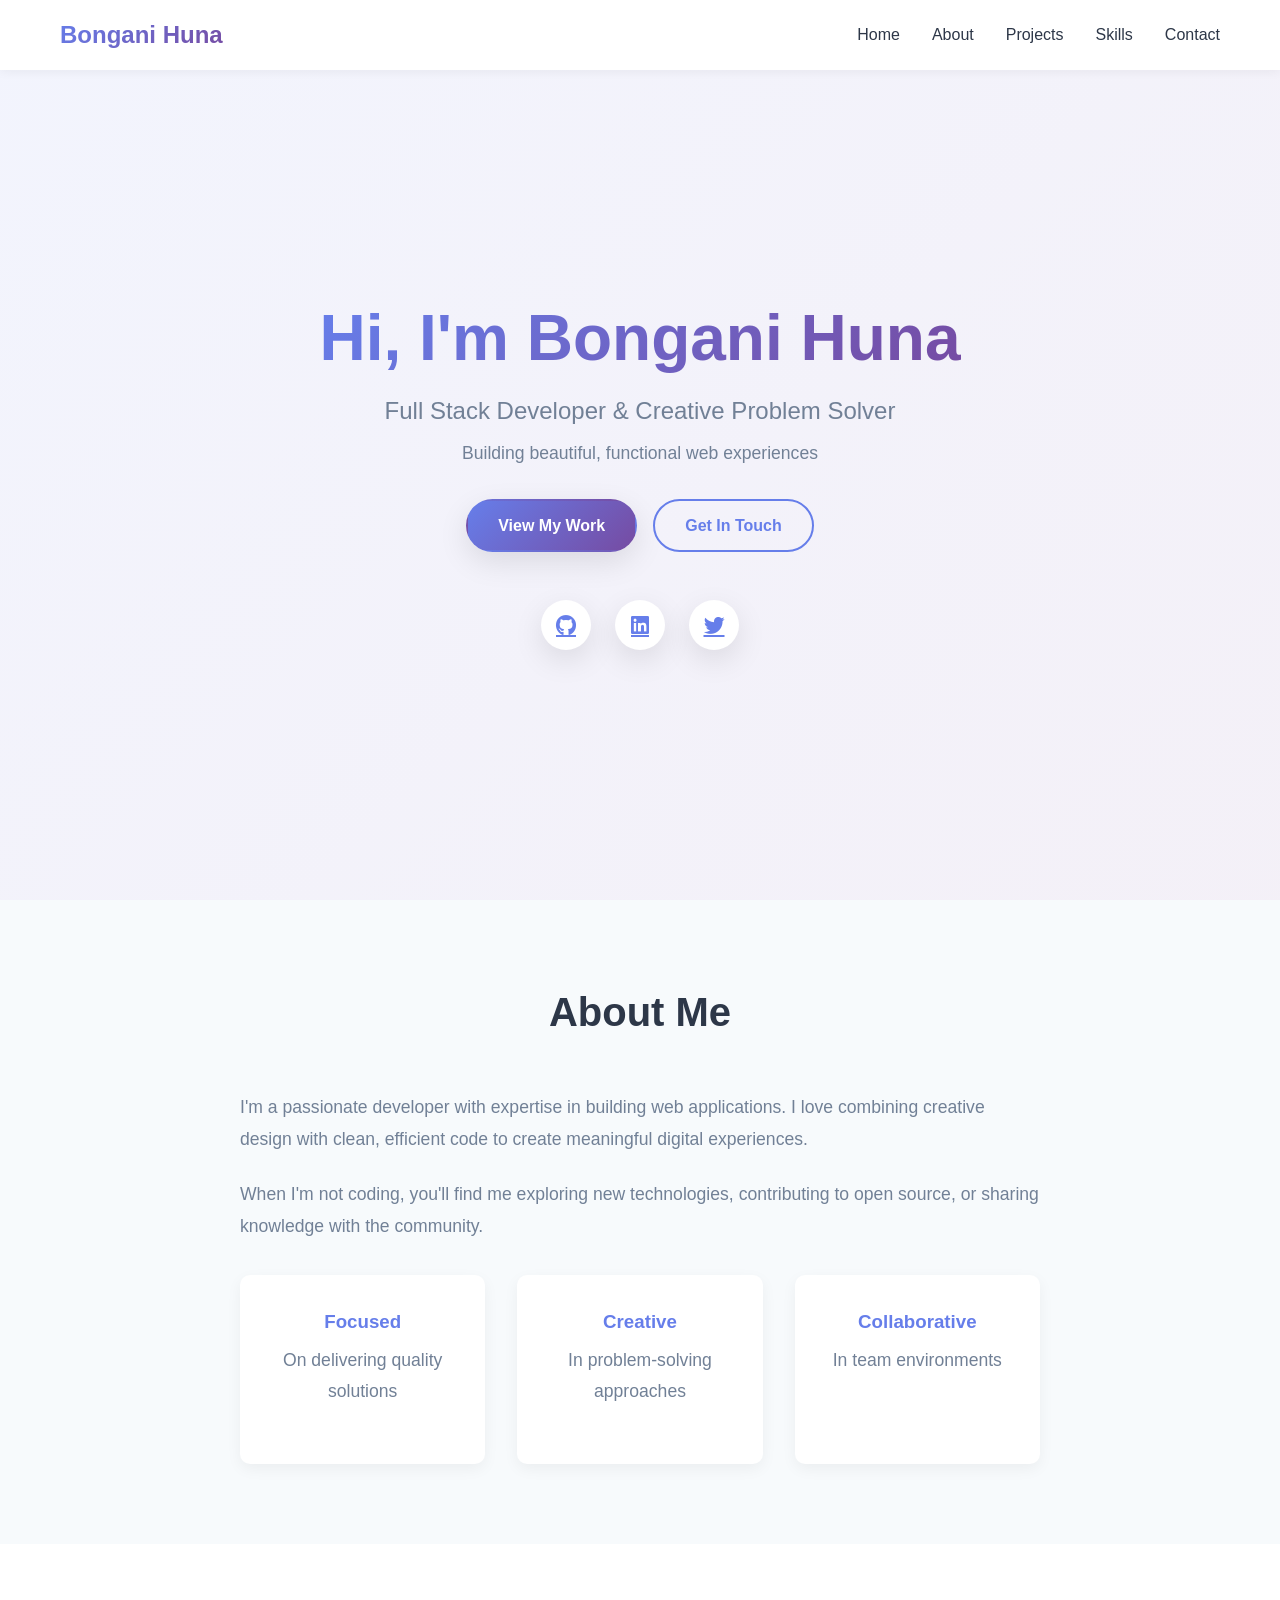
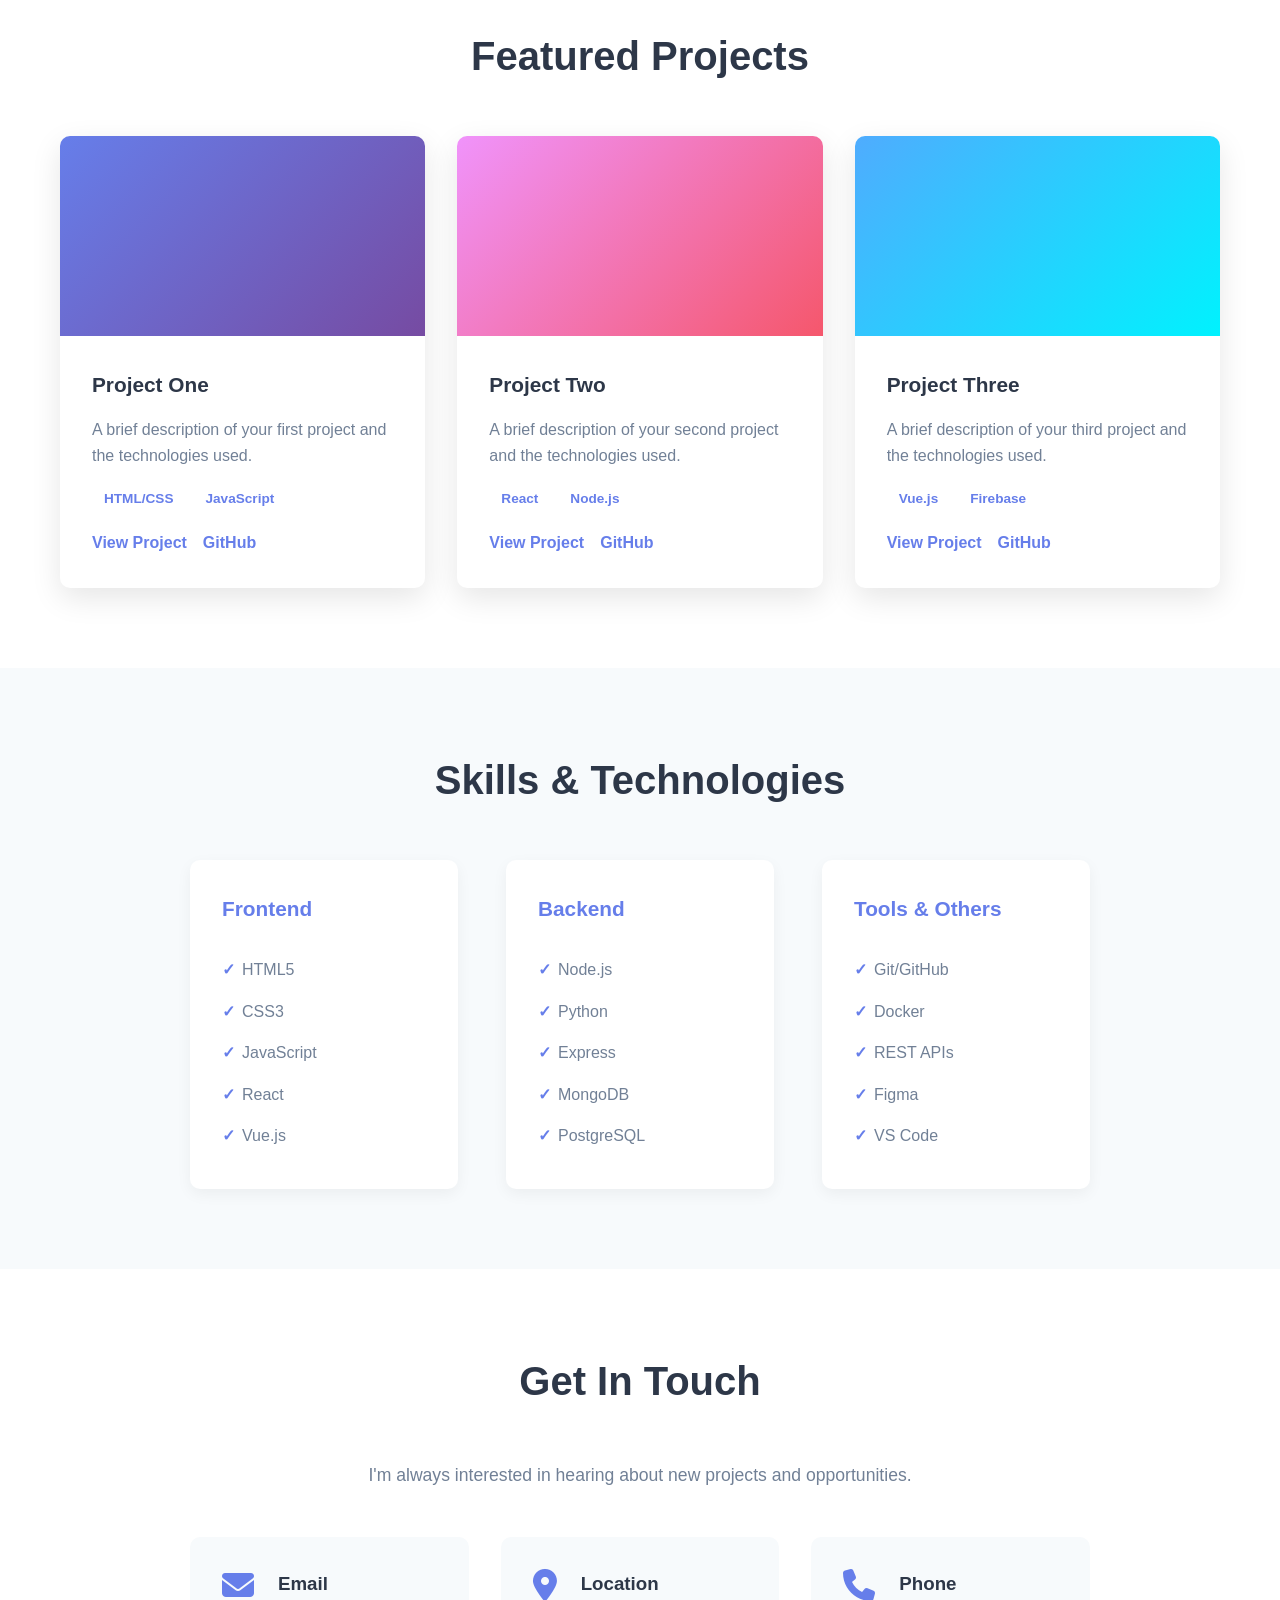
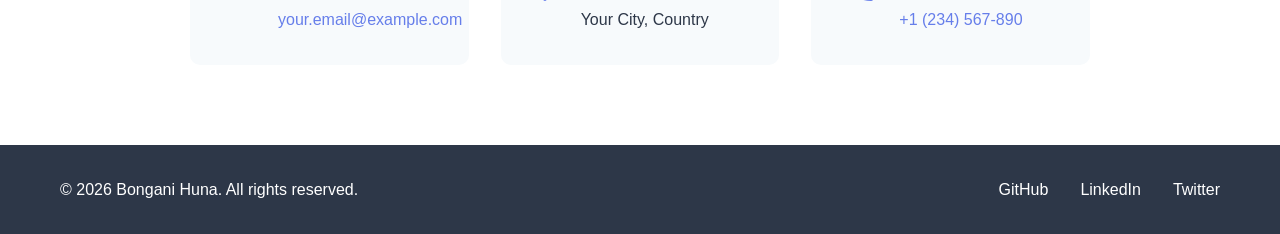
==== index.html @ 4cdc71e7 "Initial portfolio website setup with HTML, CSS, and JavaScript" ====
<!DOCTYPE html>
<html lang="en">
<head>
    <meta charset="UTF-8">
    <meta name="viewport" content="width=device-width, initial-scale=1.0">
    <title>Bongani Huna - Portfolio</title>
    <link rel="stylesheet" href="styles.css">
    <link rel="stylesheet" href="https://cdnjs.cloudflare.com/ajax/libs/font-awesome/6.4.0/css/all.min.css">
</head>
<body>
    <!-- Navigation -->
    <nav class="navbar">
        <div class="container">
            <div class="nav-content">
                <div class="logo">Bongani Huna</div>
                <ul class="nav-links">
                    <li><a href="#hero">Home</a></li>
                    <li><a href="#about">About</a></li>
                    <li><a href="#projects">Projects</a></li>
                    <li><a href="#skills">Skills</a></li>
                    <li><a href="#contact">Contact</a></li>
                </ul>
                <div class="hamburger">
                    <span></span>
                    <span></span>
                    <span></span>
                </div>
            </div>
        </div>
    </nav>

    <!-- Hero Section -->
    <section id="hero" class="hero">
        <div class="container">
            <div class="hero-content">
                <h1 class="hero-title">Hi, I'm Bongani Huna</h1>
                <p class="hero-subtitle">Full Stack Developer & Creative Problem Solver</p>
                <p class="hero-description">Building beautiful, functional web experiences</p>
                <div class="hero-cta">
                    <a href="#projects" class="btn btn-primary">View My Work</a>
                    <a href="#contact" class="btn btn-secondary">Get In Touch</a>
                </div>
                <div class="hero-social">
                    <a href="https://github.com" target="_blank" rel="noopener noreferrer">
                        <i class="fab fa-github"></i>
                    </a>
                    <a href="https://linkedin.com" target="_blank" rel="noopener noreferrer">
                        <i class="fab fa-linkedin"></i>
                    </a>
                    <a href="https://twitter.com" target="_blank" rel="noopener noreferrer">
                        <i class="fab fa-twitter"></i>
                    </a>
                </div>
            </div>
        </div>
    </section>

    <!-- About Section -->
    <section id="about" class="about">
        <div class="container">
            <h2 class="section-title">About Me</h2>
            <div class="about-content">
                <div class="about-text">
                    <p>I'm a passionate developer with expertise in building web applications. I love combining creative design with clean, efficient code to create meaningful digital experiences.</p>
                    <p>When I'm not coding, you'll find me exploring new technologies, contributing to open source, or sharing knowledge with the community.</p>
                    <div class="about-highlights">
                        <div class="highlight">
                            <h3>Focused</h3>
                            <p>On delivering quality solutions</p>
                        </div>
                        <div class="highlight">
                            <h3>Creative</h3>
                            <p>In problem-solving approaches</p>
                        </div>
                        <div class="highlight">
                            <h3>Collaborative</h3>
                            <p>In team environments</p>
                        </div>
                    </div>
                </div>
            </div>
        </div>
    </section>

    <!-- Projects Section -->
    <section id="projects" class="projects">
        <div class="container">
            <h2 class="section-title">Featured Projects</h2>
            <div class="projects-grid">
                <article class="project-card">
                    <div class="project-image" style="background: linear-gradient(135deg, #667eea 0%, #764ba2 100%);"></div>
                    <div class="project-info">
                        <h3>Project One</h3>
                        <p>A brief description of your first project and the technologies used.</p>
                        <div class="project-tags">
                            <span class="tag">HTML/CSS</span>
                            <span class="tag">JavaScript</span>
                        </div>
                        <div class="project-links">
                            <a href="#" class="project-link">View Project</a>
                            <a href="#" class="project-link">GitHub</a>
                        </div>
                    </div>
                </article>

                <article class="project-card">
                    <div class="project-image" style="background: linear-gradient(135deg, #f093fb 0%, #f5576c 100%);"></div>
                    <div class="project-info">
                        <h3>Project Two</h3>
                        <p>A brief description of your second project and the technologies used.</p>
                        <div class="project-tags">
                            <span class="tag">React</span>
                            <span class="tag">Node.js</span>
                        </div>
                        <div class="project-links">
                            <a href="#" class="project-link">View Project</a>
                            <a href="#" class="project-link">GitHub</a>
                        </div>
                    </div>
                </article>

                <article class="project-card">
                    <div class="project-image" style="background: linear-gradient(135deg, #4facfe 0%, #00f2fe 100%);"></div>
                    <div class="project-info">
                        <h3>Project Three</h3>
                        <p>A brief description of your third project and the technologies used.</p>
                        <div class="project-tags">
                            <span class="tag">Vue.js</span>
                            <span class="tag">Firebase</span>
                        </div>
                        <div class="project-links">
                            <a href="#" class="project-link">View Project</a>
                            <a href="#" class="project-link">GitHub</a>
                        </div>
                    </div>
                </article>
            </div>
        </div>
    </section>

    <!-- Skills Section -->
    <section id="skills" class="skills">
        <div class="container">
            <h2 class="section-title">Skills & Technologies</h2>
            <div class="skills-grid">
                <div class="skill-category">
                    <h3>Frontend</h3>
                    <ul>
                        <li>HTML5</li>
                        <li>CSS3</li>
                        <li>JavaScript</li>
                        <li>React</li>
                        <li>Vue.js</li>
                    </ul>
                </div>
                <div class="skill-category">
                    <h3>Backend</h3>
                    <ul>
                        <li>Node.js</li>
                        <li>Python</li>
                        <li>Express</li>
                        <li>MongoDB</li>
                        <li>PostgreSQL</li>
                    </ul>
                </div>
                <div class="skill-category">
                    <h3>Tools & Others</h3>
                    <ul>
                        <li>Git/GitHub</li>
                        <li>Docker</li>
                        <li>REST APIs</li>
                        <li>Figma</li>
                        <li>VS Code</li>
                    </ul>
                </div>
            </div>
        </div>
    </section>

    <!-- Contact Section -->
    <section id="contact" class="contact">
        <div class="container">
            <h2 class="section-title">Get In Touch</h2>
            <p class="contact-subtitle">I'm always interested in hearing about new projects and opportunities.</p>
            <div class="contact-content">
                <div class="contact-info">
                    <div class="contact-item">
                        <i class="fas fa-envelope"></i>
                        <div>
                            <h3>Email</h3>
                            <a href="mailto:your.email@example.com">your.email@example.com</a>
                        </div>
                    </div>
                    <div class="contact-item">
                        <i class="fas fa-map-marker-alt"></i>
                        <div>
                            <h3>Location</h3>
                            <p>Your City, Country</p>
                        </div>
                    </div>
                    <div class="contact-item">
                        <i class="fas fa-phone"></i>
                        <div>
                            <h3>Phone</h3>
                            <a href="tel:+1234567890">+1 (234) 567-890</a>
                        </div>
                    </div>
                </div>
            </div>
        </div>
    </section>

    <!-- Footer -->
    <footer class="footer">
        <div class="container">
            <p>&copy; 2026 Bongani Huna. All rights reserved.</p>
            <div class="footer-links">
                <a href="https://github.com" target="_blank" rel="noopener noreferrer">GitHub</a>
                <a href="https://linkedin.com" target="_blank" rel="noopener noreferrer">LinkedIn</a>
                <a href="https://twitter.com" target="_blank" rel="noopener noreferrer">Twitter</a>
            </div>
        </div>
    </footer>

    <script src="script.js"></script>
</body>
</html>
---- styles.css ----
:root {
    --primary-color: #667eea;
    --secondary-color: #764ba2;
    --text-dark: #2d3748;
    --text-light: #718096;
    --bg-light: #f7fafc;
    --bg-white: #ffffff;
    --border-color: #e2e8f0;
    --shadow: 0 10px 30px rgba(0, 0, 0, 0.1);
    --transition: all 0.3s ease;
}

* {
    margin: 0;
    padding: 0;
    box-sizing: border-box;
}

html {
    scroll-behavior: smooth;
}

body {
    font-family: -apple-system, BlinkMacSystemFont, 'Segoe UI', Roboto, Oxygen, Ubuntu, Cantarell, sans-serif;
    color: var(--text-dark);
    line-height: 1.6;
    background-color: var(--bg-white);
}

.container {
    max-width: 1200px;
    margin: 0 auto;
    padding: 0 20px;
}

/* Navigation */
.navbar {
    position: fixed;
    top: 0;
    width: 100%;
    background: rgba(255, 255, 255, 0.95);
    backdrop-filter: blur(10px);
    z-index: 1000;
    box-shadow: 0 2px 10px rgba(0, 0, 0, 0.05);
}

.nav-content {
    display: flex;
    justify-content: space-between;
    align-items: center;
    padding: 1rem 0;
}

.logo {
    font-size: 1.5rem;
    font-weight: 700;
    background: linear-gradient(135deg, var(--primary-color), var(--secondary-color));
    -webkit-background-clip: text;
    -webkit-text-fill-color: transparent;
    background-clip: text;
}

.nav-links {
    display: flex;
    list-style: none;
    gap: 2rem;
}

.nav-links a {
    text-decoration: none;
    color: var(--text-dark);
    font-weight: 500;
    transition: var(--transition);
    position: relative;
}

.nav-links a::after {
    content: '';
    position: absolute;
    bottom: -5px;
    left: 0;
    width: 0;
    height: 2px;
    background: linear-gradient(135deg, var(--primary-color), var(--secondary-color));
    transition: var(--transition);
}

.nav-links a:hover::after {
    width: 100%;
}

.hamburger {
    display: none;
    flex-direction: column;
    cursor: pointer;
}

.hamburger span {
    width: 25px;
    height: 3px;
    background: var(--text-dark);
    margin: 5px 0;
    transition: var(--transition);
}

/* Hero Section */
.hero {
    padding: 150px 0 100px;
    background: linear-gradient(135deg, #667eea15 0%, #764ba215 100%);
    min-height: 100vh;
    display: flex;
    align-items: center;
}

.hero-content {
    text-align: center;
    animation: fadeInUp 1s ease;
}

@keyframes fadeInUp {
    from {
        opacity: 0;
        transform: translateY(30px);
    }
    to {
        opacity: 1;
        transform: translateY(0);
    }
}

.hero-title {
    font-size: 4rem;
    font-weight: 800;
    margin-bottom: 1rem;
    background: linear-gradient(135deg, var(--primary-color), var(--secondary-color));
    -webkit-background-clip: text;
    -webkit-text-fill-color: transparent;
    background-clip: text;
    line-height: 1.2;
}

.hero-subtitle {
    font-size: 1.5rem;
    color: var(--text-light);
    margin-bottom: 0.5rem;
}

.hero-description {
    font-size: 1.1rem;
    color: var(--text-light);
    margin-bottom: 2rem;
}

.hero-cta {
    display: flex;
    gap: 1rem;
    justify-content: center;
    margin: 2rem 0 3rem;
}

.btn {
    padding: 12px 30px;
    border-radius: 50px;
    text-decoration: none;
    font-weight: 600;
    transition: var(--transition);
    border: 2px solid transparent;
    cursor: pointer;
    font-size: 1rem;
}

.btn-primary {
    background: linear-gradient(135deg, var(--primary-color), var(--secondary-color));
    color: white;
    box-shadow: var(--shadow);
}

.btn-primary:hover {
    transform: translateY(-3px);
    box-shadow: 0 15px 40px rgba(102, 126, 234, 0.4);
}

.btn-secondary {
    background: transparent;
    color: var(--primary-color);
    border-color: var(--primary-color);
}

.btn-secondary:hover {
    background: var(--primary-color);
    color: white;
}

.hero-social {
    display: flex;
    gap: 1.5rem;
    justify-content: center;
    margin-top: 2rem;
}

.hero-social a {
    width: 50px;
    height: 50px;
    border-radius: 50%;
    background: white;
    display: flex;
    align-items: center;
    justify-content: center;
    color: var(--primary-color);
    font-size: 1.3rem;
    transition: var(--transition);
    box-shadow: var(--shadow);
}

.hero-social a:hover {
    transform: translateY(-5px);
    background: linear-gradient(135deg, var(--primary-color), var(--secondary-color));
    color: white;
}

/* Section Styles */
.section-title {
    font-size: 2.5rem;
    font-weight: 800;
    text-align: center;
    margin-bottom: 3rem;
    color: var(--text-dark);
}

section {
    padding: 80px 0;
}

/* About Section */
.about {
    background-color: var(--bg-light);
}

.about-content {
    max-width: 800px;
    margin: 0 auto;
}

.about-text p {
    font-size: 1.1rem;
    color: var(--text-light);
    margin-bottom: 1.5rem;
    line-height: 1.8;
}

.about-highlights {
    display: grid;
    grid-template-columns: repeat(3, 1fr);
    gap: 2rem;
    margin-top: 2rem;
}

.highlight {
    background: white;
    padding: 2rem;
    border-radius: 10px;
    text-align: center;
    box-shadow: 0 5px 15px rgba(0, 0, 0, 0.05);
}

.highlight h3 {
    color: var(--primary-color);
    margin-bottom: 0.5rem;
}

/* Projects Section */
.projects {
    background-color: var(--bg-white);
}

.projects-grid {
    display: grid;
    grid-template-columns: repeat(auto-fit, minmax(300px, 1fr));
    gap: 2rem;
}

.project-card {
    background: white;
    border-radius: 10px;
    overflow: hidden;
    box-shadow: var(--shadow);
    transition: var(--transition);
}

.project-card:hover {
    transform: translateY(-10px);
    box-shadow: 0 20px 40px rgba(0, 0, 0, 0.15);
}

.project-image {
    width: 100%;
    height: 200px;
    object-fit: cover;
}

.project-info {
    padding: 2rem;
}

.project-info h3 {
    font-size: 1.3rem;
    margin-bottom: 1rem;
    color: var(--text-dark);
}

.project-info p {
    color: var(--text-light);
    margin-bottom: 1rem;
    line-height: 1.6;
}

.project-tags {
    display: flex;
    flex-wrap: wrap;
    gap: 0.5rem;
    margin-bottom: 1rem;
}

.tag {
    background: linear-gradient(135deg, var(--primary-color)15, var(--secondary-color)15);
    color: var(--primary-color);
    padding: 4px 12px;
    border-radius: 20px;
    font-size: 0.85rem;
    font-weight: 600;
}

.project-links {
    display: flex;
    gap: 1rem;
}

.project-link {
    color: var(--primary-color);
    text-decoration: none;
    font-weight: 600;
    transition: var(--transition);
    display: inline-block;
}

.project-link:hover {
    color: var(--secondary-color);
    transform: translateX(5px);
}

/* Skills Section */
.skills {
    background-color: var(--bg-light);
}

.skills-grid {
    display: grid;
    grid-template-columns: repeat(auto-fit, minmax(250px, 1fr));
    gap: 3rem;
    max-width: 900px;
    margin: 0 auto;
}

.skill-category {
    background: white;
    padding: 2rem;
    border-radius: 10px;
    box-shadow: 0 5px 15px rgba(0, 0, 0, 0.05);
}

.skill-category h3 {
    color: var(--primary-color);
    margin-bottom: 1.5rem;
    font-size: 1.3rem;
}

.skill-category ul {
    list-style: none;
}

.skill-category li {
    padding: 0.5rem 0;
    color: var(--text-light);
    position: relative;
    padding-left: 20px;
}

.skill-category li::before {
    content: '✓';
    position: absolute;
    left: 0;
    color: var(--primary-color);
    font-weight: bold;
}

/* Contact Section */
.contact {
    background-color: var(--bg-white);
}

.contact-subtitle {
    text-align: center;
    color: var(--text-light);
    font-size: 1.1rem;
    margin-bottom: 3rem;
}

.contact-content {
    max-width: 900px;
    margin: 0 auto;
}

.contact-info {
    display: grid;
    grid-template-columns: repeat(auto-fit, minmax(250px, 1fr));
    gap: 2rem;
}

.contact-item {
    display: flex;
    gap: 1.5rem;
    background: var(--bg-light);
    padding: 2rem;
    border-radius: 10px;
    transition: var(--transition);
}

.contact-item:hover {
    background: white;
    box-shadow: var(--shadow);
}

.contact-item i {
    font-size: 2rem;
    color: var(--primary-color);
}

.contact-item h3 {
    margin-bottom: 0.5rem;
}

.contact-item a {
    color: var(--primary-color);
    text-decoration: none;
    transition: var(--transition);
}

.contact-item a:hover {
    color: var(--secondary-color);
}

/* Footer */
.footer {
    background: var(--text-dark);
    color: white;
    padding: 2rem 0;
    text-align: center;
}

.footer .container {
    display: flex;
    justify-content: space-between;
    align-items: center;
}

.footer-links {
    display: flex;
    gap: 2rem;
}

.footer-links a {
    color: white;
    text-decoration: none;
    transition: var(--transition);
}

.footer-links a:hover {
    color: var(--primary-color);
}

/* Responsive Design */
@media (max-width: 768px) {
    .hamburger {
        display: flex;
    }

    .nav-links {
        display: none;
    }

    .hero-title {
        font-size: 2.5rem;
    }

    .hero-subtitle {
        font-size: 1.2rem;
    }

    .hero-cta {
        flex-direction: column;
        align-items: center;
    }

    .btn {
        width: 100%;
        max-width: 300px;
    }

    .section-title {
        font-size: 2rem;
    }

    .about-highlights {
        grid-template-columns: 1fr;
    }

    .hero {
        padding: 100px 0 50px;
    }

    .footer .container {
        flex-direction: column;
        gap: 1rem;
    }

    .projects-grid {
        grid-template-columns: 1fr;
    }

    .contact-info {
        grid-template-columns: 1fr;
    }
}

@media (max-width: 480px) {
    .hero-title {
        font-size: 1.8rem;
    }

    .hero-subtitle {
        font-size: 1rem;
    }

    .section-title {
        font-size: 1.5rem;
    }
}
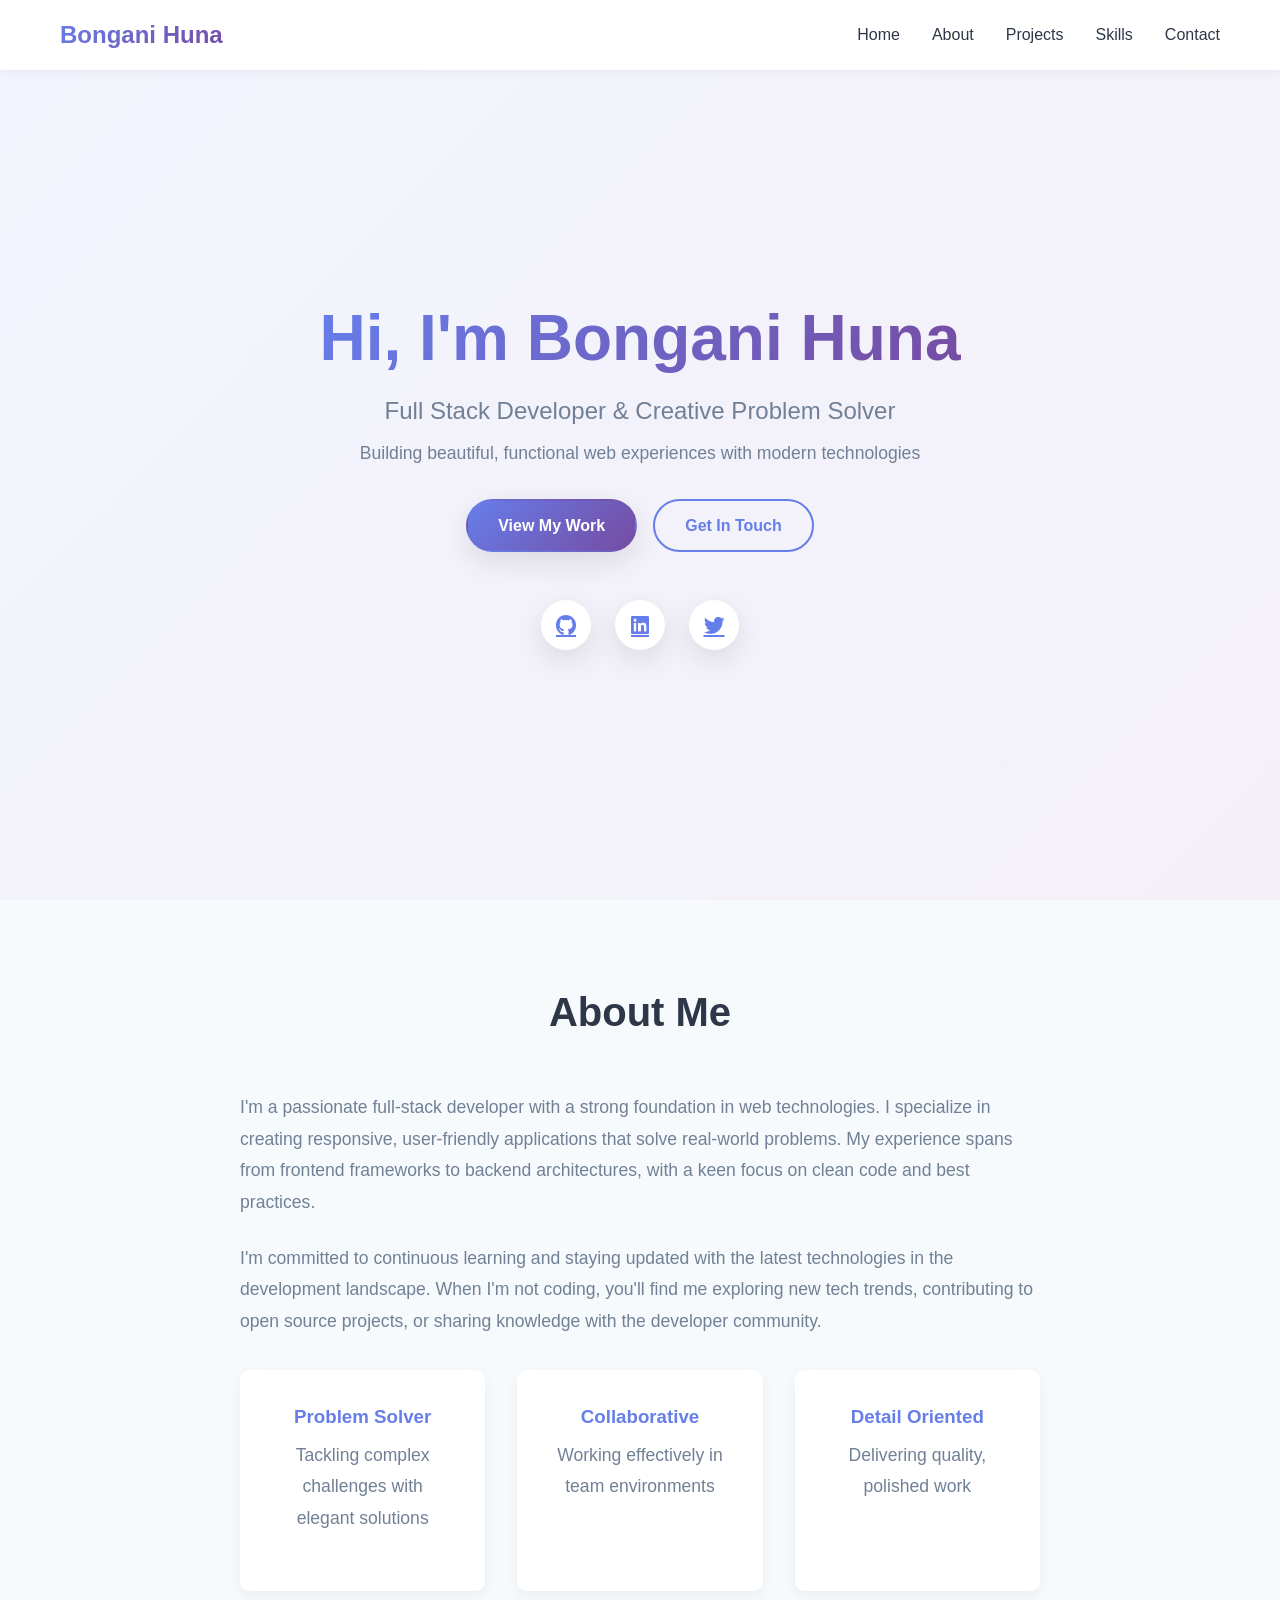
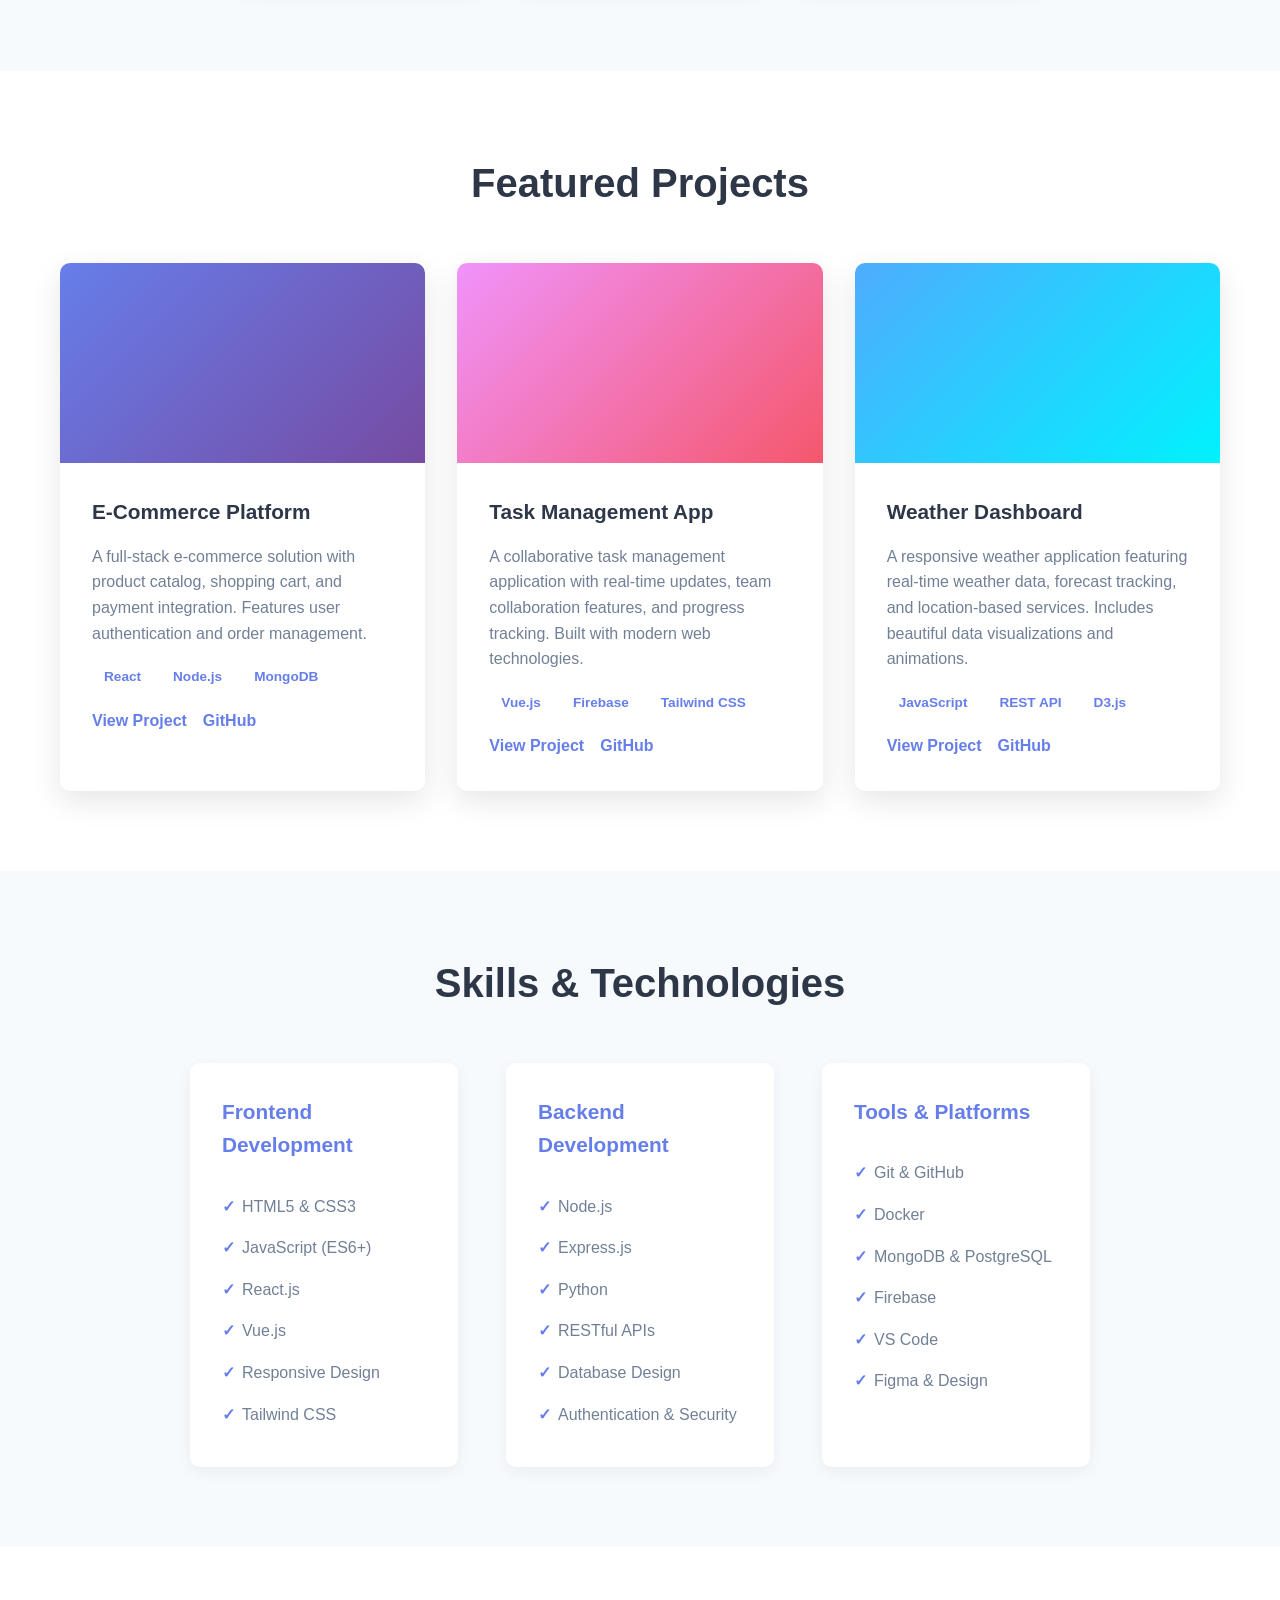
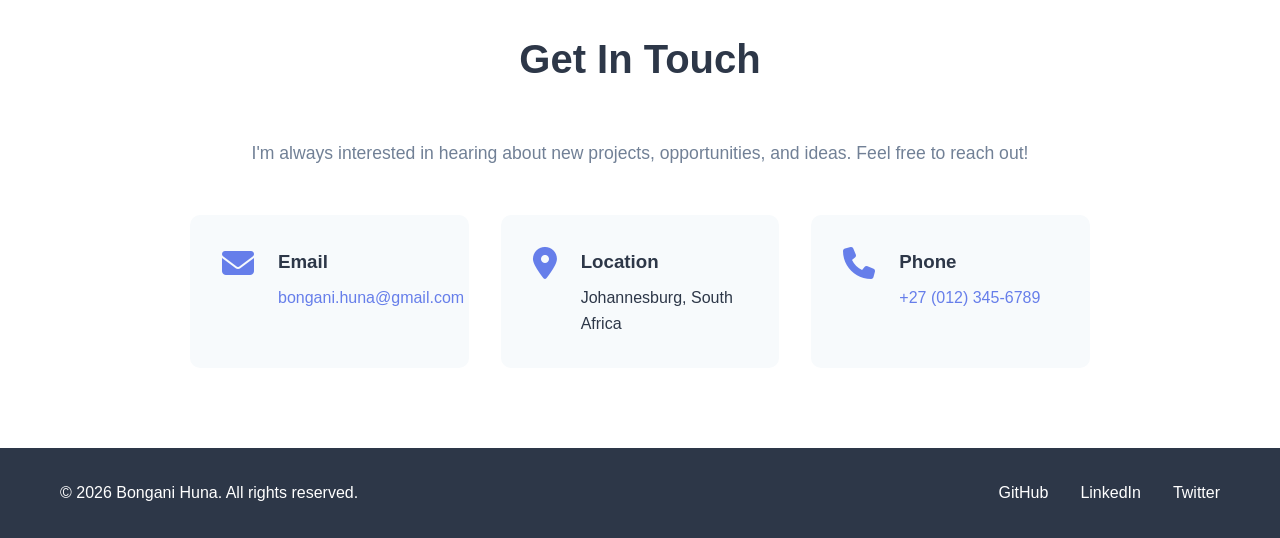
==== commit f4e769d2: "Update portfolio with personalized contact information, social links, projects, and skills" ====
--- a/index.html
+++ b/index.html
@@ -35,19 +35,19 @@
             <div class="hero-content">
                 <h1 class="hero-title">Hi, I'm Bongani Huna</h1>
                 <p class="hero-subtitle">Full Stack Developer & Creative Problem Solver</p>
-                <p class="hero-description">Building beautiful, functional web experiences</p>
+                <p class="hero-description">Building beautiful, functional web experiences with modern technologies</p>
                 <div class="hero-cta">
                     <a href="#projects" class="btn btn-primary">View My Work</a>
                     <a href="#contact" class="btn btn-secondary">Get In Touch</a>
                 </div>
                 <div class="hero-social">
-                    <a href="https://github.com" target="_blank" rel="noopener noreferrer">
+                    <a href="https://github.com/bonganihuna-collab" target="_blank" rel="noopener noreferrer" title="GitHub">
                         <i class="fab fa-github"></i>
                     </a>
-                    <a href="https://linkedin.com" target="_blank" rel="noopener noreferrer">
+                    <a href="https://linkedin.com/in/bongani-huna" target="_blank" rel="noopener noreferrer" title="LinkedIn">
                         <i class="fab fa-linkedin"></i>
                     </a>
-                    <a href="https://twitter.com" target="_blank" rel="noopener noreferrer">
+                    <a href="https://twitter.com/bongani_huna" target="_blank" rel="noopener noreferrer" title="Twitter">
                         <i class="fab fa-twitter"></i>
                     </a>
                 </div>
@@ -61,20 +61,20 @@
             <h2 class="section-title">About Me</h2>
             <div class="about-content">
                 <div class="about-text">
-                    <p>I'm a passionate developer with expertise in building web applications. I love combining creative design with clean, efficient code to create meaningful digital experiences.</p>
-                    <p>When I'm not coding, you'll find me exploring new technologies, contributing to open source, or sharing knowledge with the community.</p>
+                    <p>I'm a passionate full-stack developer with a strong foundation in web technologies. I specialize in creating responsive, user-friendly applications that solve real-world problems. My experience spans from frontend frameworks to backend architectures, with a keen focus on clean code and best practices.</p>
+                    <p>I'm committed to continuous learning and staying updated with the latest technologies in the development landscape. When I'm not coding, you'll find me exploring new tech trends, contributing to open source projects, or sharing knowledge with the developer community.</p>
                     <div class="about-highlights">
                         <div class="highlight">
-                            <h3>Focused</h3>
-                            <p>On delivering quality solutions</p>
-                        </div>
-                        <div class="highlight">
-                            <h3>Creative</h3>
-                            <p>In problem-solving approaches</p>
+                            <h3>Problem Solver</h3>
+                            <p>Tackling complex challenges with elegant solutions</p>
                         </div>
                         <div class="highlight">
                             <h3>Collaborative</h3>
-                            <p>In team environments</p>
+                            <p>Working effectively in team environments</p>
+                        </div>
+                        <div class="highlight">
+                            <h3>Detail Oriented</h3>
+                            <p>Delivering quality, polished work</p>
                         </div>
                     </div>
                 </div>
@@ -90,15 +90,16 @@
                 <article class="project-card">
                     <div class="project-image" style="background: linear-gradient(135deg, #667eea 0%, #764ba2 100%);"></div>
                     <div class="project-info">
-                        <h3>Project One</h3>
-                        <p>A brief description of your first project and the technologies used.</p>
+                        <h3>E-Commerce Platform</h3>
+                        <p>A full-stack e-commerce solution with product catalog, shopping cart, and payment integration. Features user authentication and order management.</p>
                         <div class="project-tags">
-                            <span class="tag">HTML/CSS</span>
-                            <span class="tag">JavaScript</span>
+                            <span class="tag">React</span>
+                            <span class="tag">Node.js</span>
+                            <span class="tag">MongoDB</span>
                         </div>
                         <div class="project-links">
                             <a href="#" class="project-link">View Project</a>
-                            <a href="#" class="project-link">GitHub</a>
+                            <a href="https://github.com/bonganihuna-collab" class="project-link">GitHub</a>
                         </div>
                     </div>
                 </article>
@@ -106,15 +107,16 @@
                 <article class="project-card">
                     <div class="project-image" style="background: linear-gradient(135deg, #f093fb 0%, #f5576c 100%);"></div>
                     <div class="project-info">
-                        <h3>Project Two</h3>
-                        <p>A brief description of your second project and the technologies used.</p>
+                        <h3>Task Management App</h3>
+                        <p>A collaborative task management application with real-time updates, team collaboration features, and progress tracking. Built with modern web technologies.</p>
                         <div class="project-tags">
-                            <span class="tag">React</span>
-                            <span class="tag">Node.js</span>
+                            <span class="tag">Vue.js</span>
+                            <span class="tag">Firebase</span>
+                            <span class="tag">Tailwind CSS</span>
                         </div>
                         <div class="project-links">
                             <a href="#" class="project-link">View Project</a>
-                            <a href="#" class="project-link">GitHub</a>
+                            <a href="https://github.com/bonganihuna-collab" class="project-link">GitHub</a>
                         </div>
                     </div>
                 </article>
@@ -122,15 +124,16 @@
                 <article class="project-card">
                     <div class="project-image" style="background: linear-gradient(135deg, #4facfe 0%, #00f2fe 100%);"></div>
                     <div class="project-info">
-                        <h3>Project Three</h3>
-                        <p>A brief description of your third project and the technologies used.</p>
+                        <h3>Weather Dashboard</h3>
+                        <p>A responsive weather application featuring real-time weather data, forecast tracking, and location-based services. Includes beautiful data visualizations and animations.</p>
                         <div class="project-tags">
-                            <span class="tag">Vue.js</span>
-                            <span class="tag">Firebase</span>
+                            <span class="tag">JavaScript</span>
+                            <span class="tag">REST API</span>
+                            <span class="tag">D3.js</span>
                         </div>
                         <div class="project-links">
                             <a href="#" class="project-link">View Project</a>
-                            <a href="#" class="project-link">GitHub</a>
+                            <a href="https://github.com/bonganihuna-collab" class="project-link">GitHub</a>
                         </div>
                     </div>
                 </article>
@@ -144,33 +147,36 @@
             <h2 class="section-title">Skills & Technologies</h2>
             <div class="skills-grid">
                 <div class="skill-category">
-                    <h3>Frontend</h3>
+                    <h3>Frontend Development</h3>
                     <ul>
-                        <li>HTML5</li>
-                        <li>CSS3</li>
-                        <li>JavaScript</li>
-                        <li>React</li>
+                        <li>HTML5 & CSS3</li>
+                        <li>JavaScript (ES6+)</li>
+                        <li>React.js</li>
                         <li>Vue.js</li>
+                        <li>Responsive Design</li>
+                        <li>Tailwind CSS</li>
                     </ul>
                 </div>
                 <div class="skill-category">
-                    <h3>Backend</h3>
+                    <h3>Backend Development</h3>
                     <ul>
                         <li>Node.js</li>
+                        <li>Express.js</li>
                         <li>Python</li>
-                        <li>Express</li>
-                        <li>MongoDB</li>
-                        <li>PostgreSQL</li>
+                        <li>RESTful APIs</li>
+                        <li>Database Design</li>
+                        <li>Authentication & Security</li>
                     </ul>
                 </div>
                 <div class="skill-category">
-                    <h3>Tools & Others</h3>
+                    <h3>Tools & Platforms</h3>
                     <ul>
-                        <li>Git/GitHub</li>
+                        <li>Git & GitHub</li>
                         <li>Docker</li>
-                        <li>REST APIs</li>
-                        <li>Figma</li>
+                        <li>MongoDB & PostgreSQL</li>
+                        <li>Firebase</li>
                         <li>VS Code</li>
+                        <li>Figma & Design</li>
                     </ul>
                 </div>
             </div>
@@ -181,28 +187,28 @@
     <section id="contact" class="contact">
         <div class="container">
             <h2 class="section-title">Get In Touch</h2>
-            <p class="contact-subtitle">I'm always interested in hearing about new projects and opportunities.</p>
+            <p class="contact-subtitle">I'm always interested in hearing about new projects, opportunities, and ideas. Feel free to reach out!</p>
             <div class="contact-content">
                 <div class="contact-info">
                     <div class="contact-item">
                         <i class="fas fa-envelope"></i>
                         <div>
                             <h3>Email</h3>
-                            <a href="mailto:your.email@example.com">your.email@example.com</a>
+                            <a href="mailto:bongani.huna@gmail.com">bongani.huna@gmail.com</a>
                         </div>
                     </div>
                     <div class="contact-item">
                         <i class="fas fa-map-marker-alt"></i>
                         <div>
                             <h3>Location</h3>
-                            <p>Your City, Country</p>
+                            <p>Johannesburg, South Africa</p>
                         </div>
                     </div>
                     <div class="contact-item">
                         <i class="fas fa-phone"></i>
                         <div>
                             <h3>Phone</h3>
-                            <a href="tel:+1234567890">+1 (234) 567-890</a>
+                            <a href="tel:+27123456789">+27 (012) 345-6789</a>
                         </div>
                     </div>
                 </div>
@@ -215,9 +221,9 @@
         <div class="container">
             <p>&copy; 2026 Bongani Huna. All rights reserved.</p>
             <div class="footer-links">
-                <a href="https://github.com" target="_blank" rel="noopener noreferrer">GitHub</a>
-                <a href="https://linkedin.com" target="_blank" rel="noopener noreferrer">LinkedIn</a>
-                <a href="https://twitter.com" target="_blank" rel="noopener noreferrer">Twitter</a>
+                <a href="https://github.com/bonganihuna-collab" target="_blank" rel="noopener noreferrer">GitHub</a>
+                <a href="https://linkedin.com/in/bongani-huna" target="_blank" rel="noopener noreferrer">LinkedIn</a>
+                <a href="https://twitter.com/bongani_huna" target="_blank" rel="noopener noreferrer">Twitter</a>
             </div>
         </div>
     </footer>
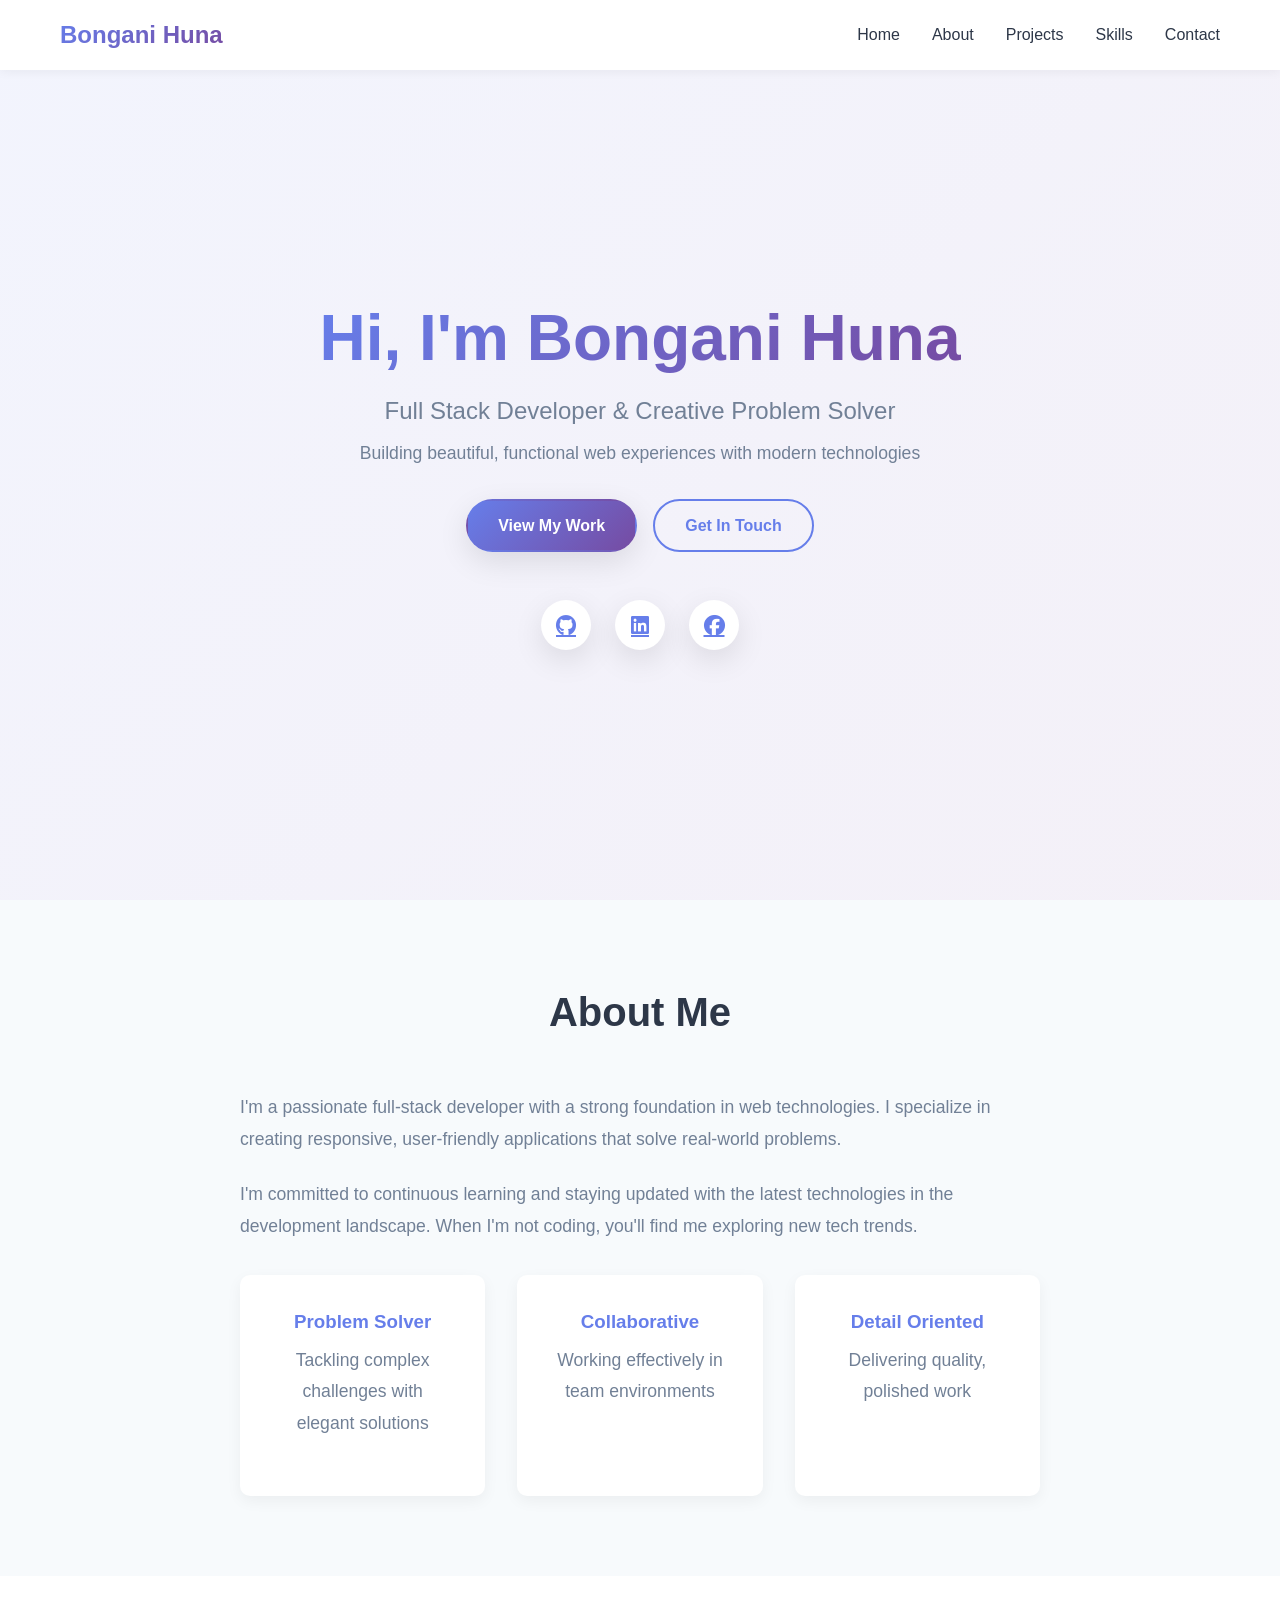
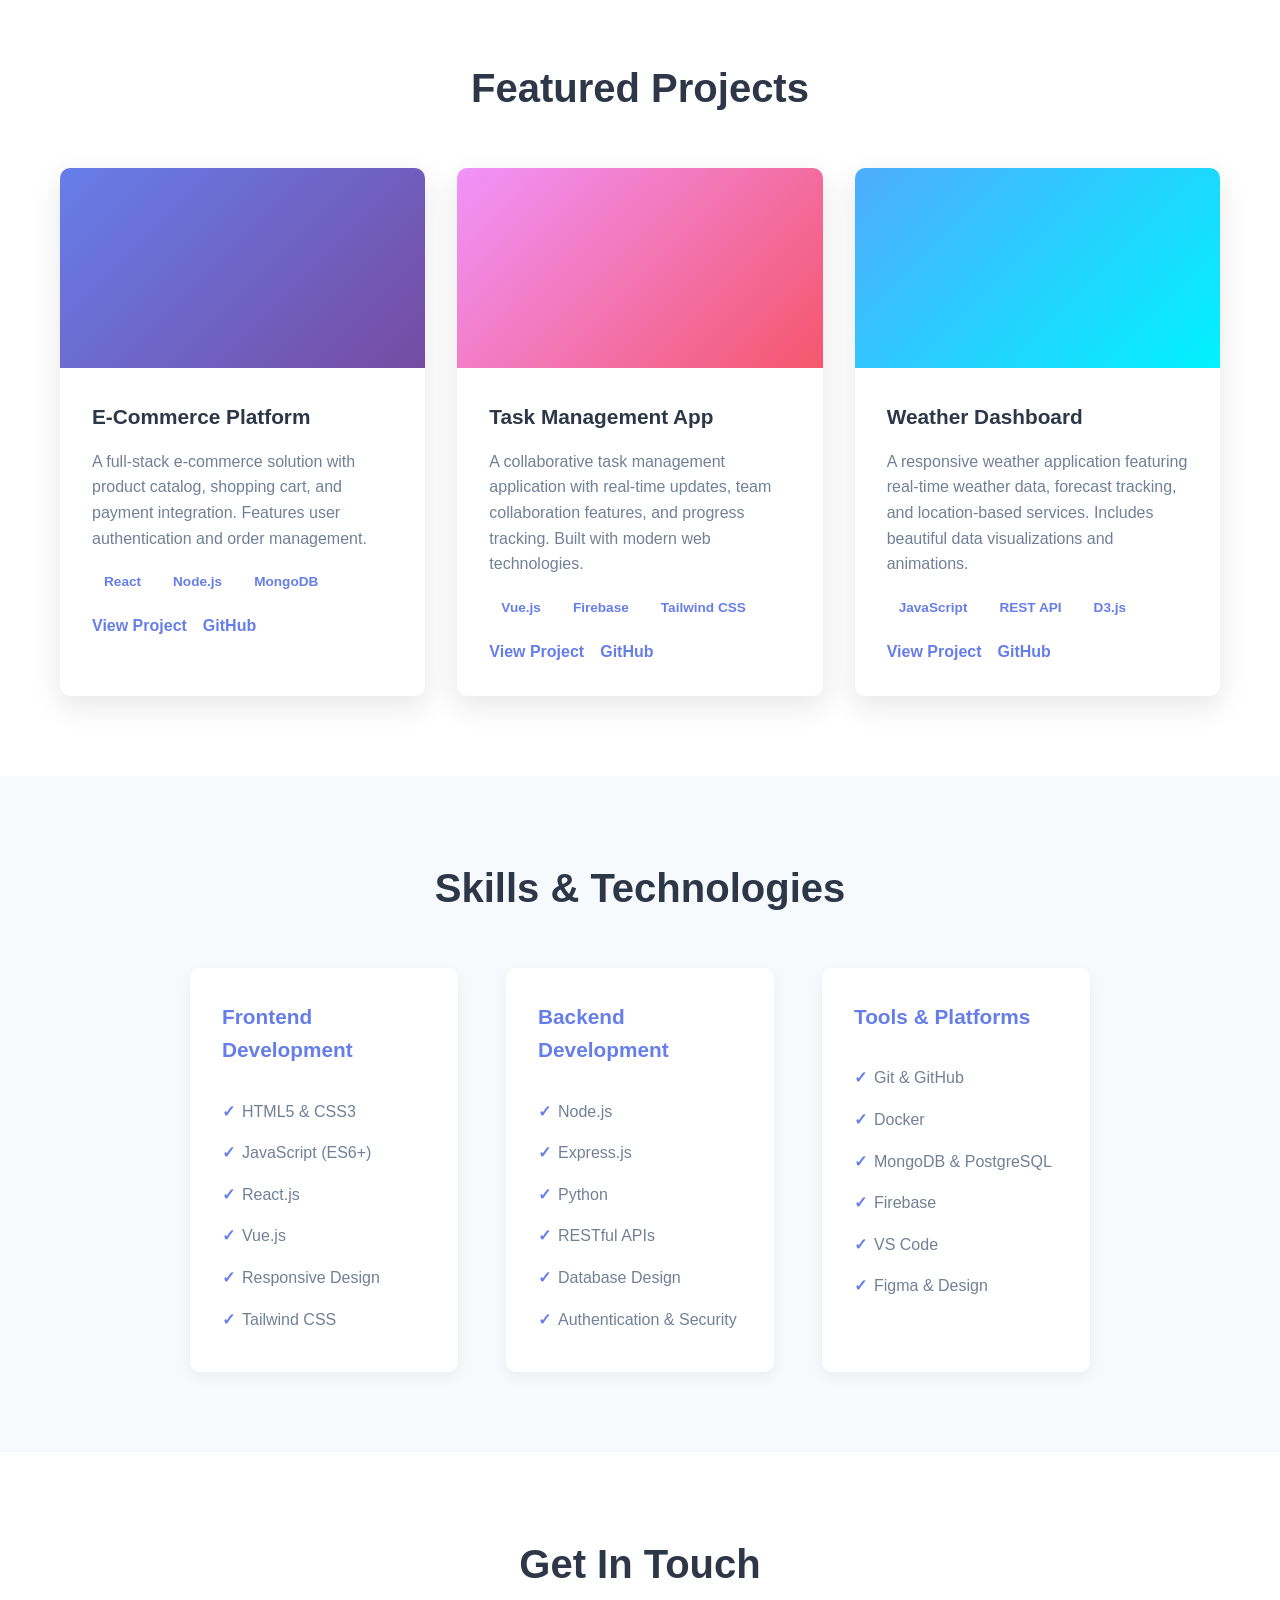
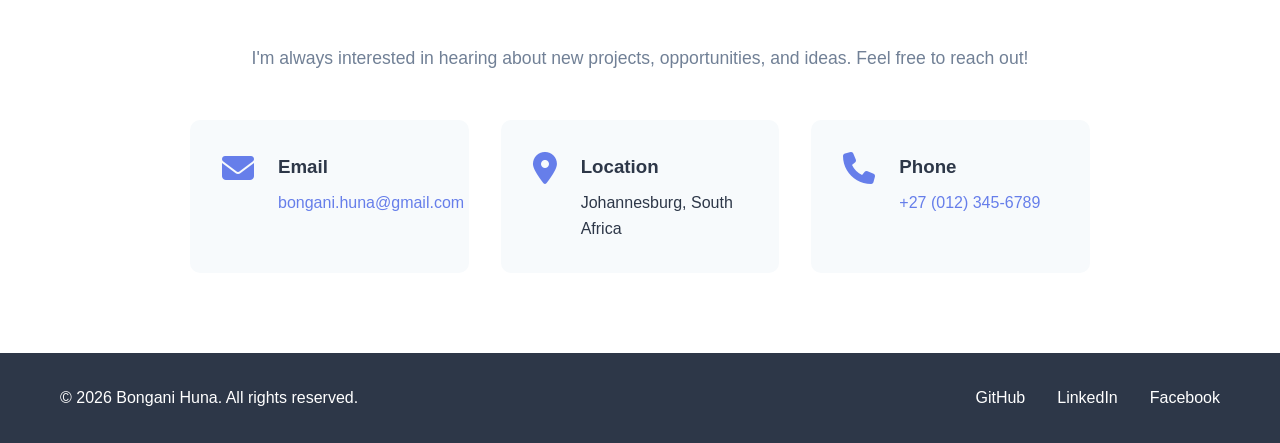
==== commit 30999c9b: "Replace Twitter with Facebook in contact links" ====
--- a/index.html
+++ b/index.html
@@ -47,8 +47,8 @@
                     <a href="https://linkedin.com/in/bongani-huna" target="_blank" rel="noopener noreferrer" title="LinkedIn">
                         <i class="fab fa-linkedin"></i>
                     </a>
-                    <a href="https://twitter.com/bongani_huna" target="_blank" rel="noopener noreferrer" title="Twitter">
-                        <i class="fab fa-twitter"></i>
+                    <a href="https://facebook.com/bongani-huna" target="_blank" rel="noopener noreferrer" title="Facebook">
+                        <i class="fab fa-facebook"></i>
                     </a>
                 </div>
             </div>
@@ -61,8 +61,8 @@
             <h2 class="section-title">About Me</h2>
             <div class="about-content">
                 <div class="about-text">
-                    <p>I'm a passionate full-stack developer with a strong foundation in web technologies. I specialize in creating responsive, user-friendly applications that solve real-world problems. My experience spans from frontend frameworks to backend architectures, with a keen focus on clean code and best practices.</p>
-                    <p>I'm committed to continuous learning and staying updated with the latest technologies in the development landscape. When I'm not coding, you'll find me exploring new tech trends, contributing to open source projects, or sharing knowledge with the developer community.</p>
+                    <p>I'm a passionate full-stack developer with a strong foundation in web technologies. I specialize in creating responsive, user-friendly applications that solve real-world problems.</p>
+                    <p>I'm committed to continuous learning and staying updated with the latest technologies in the development landscape. When I'm not coding, you'll find me exploring new tech trends.</p>
                     <div class="about-highlights">
                         <div class="highlight">
                             <h3>Problem Solver</h3>
@@ -223,11 +223,11 @@
             <div class="footer-links">
                 <a href="https://github.com/bonganihuna-collab" target="_blank" rel="noopener noreferrer">GitHub</a>
                 <a href="https://linkedin.com/in/bongani-huna" target="_blank" rel="noopener noreferrer">LinkedIn</a>
-                <a href="https://twitter.com/bongani_huna" target="_blank" rel="noopener noreferrer">Twitter</a>
+                <a href="https://facebook.com/bongani-huna" target="_blank" rel="noopener noreferrer">Facebook</a>
             </div>
         </div>
     </footer>
 
     <script src="script.js"></script>
 </body>
-</html>+</html>
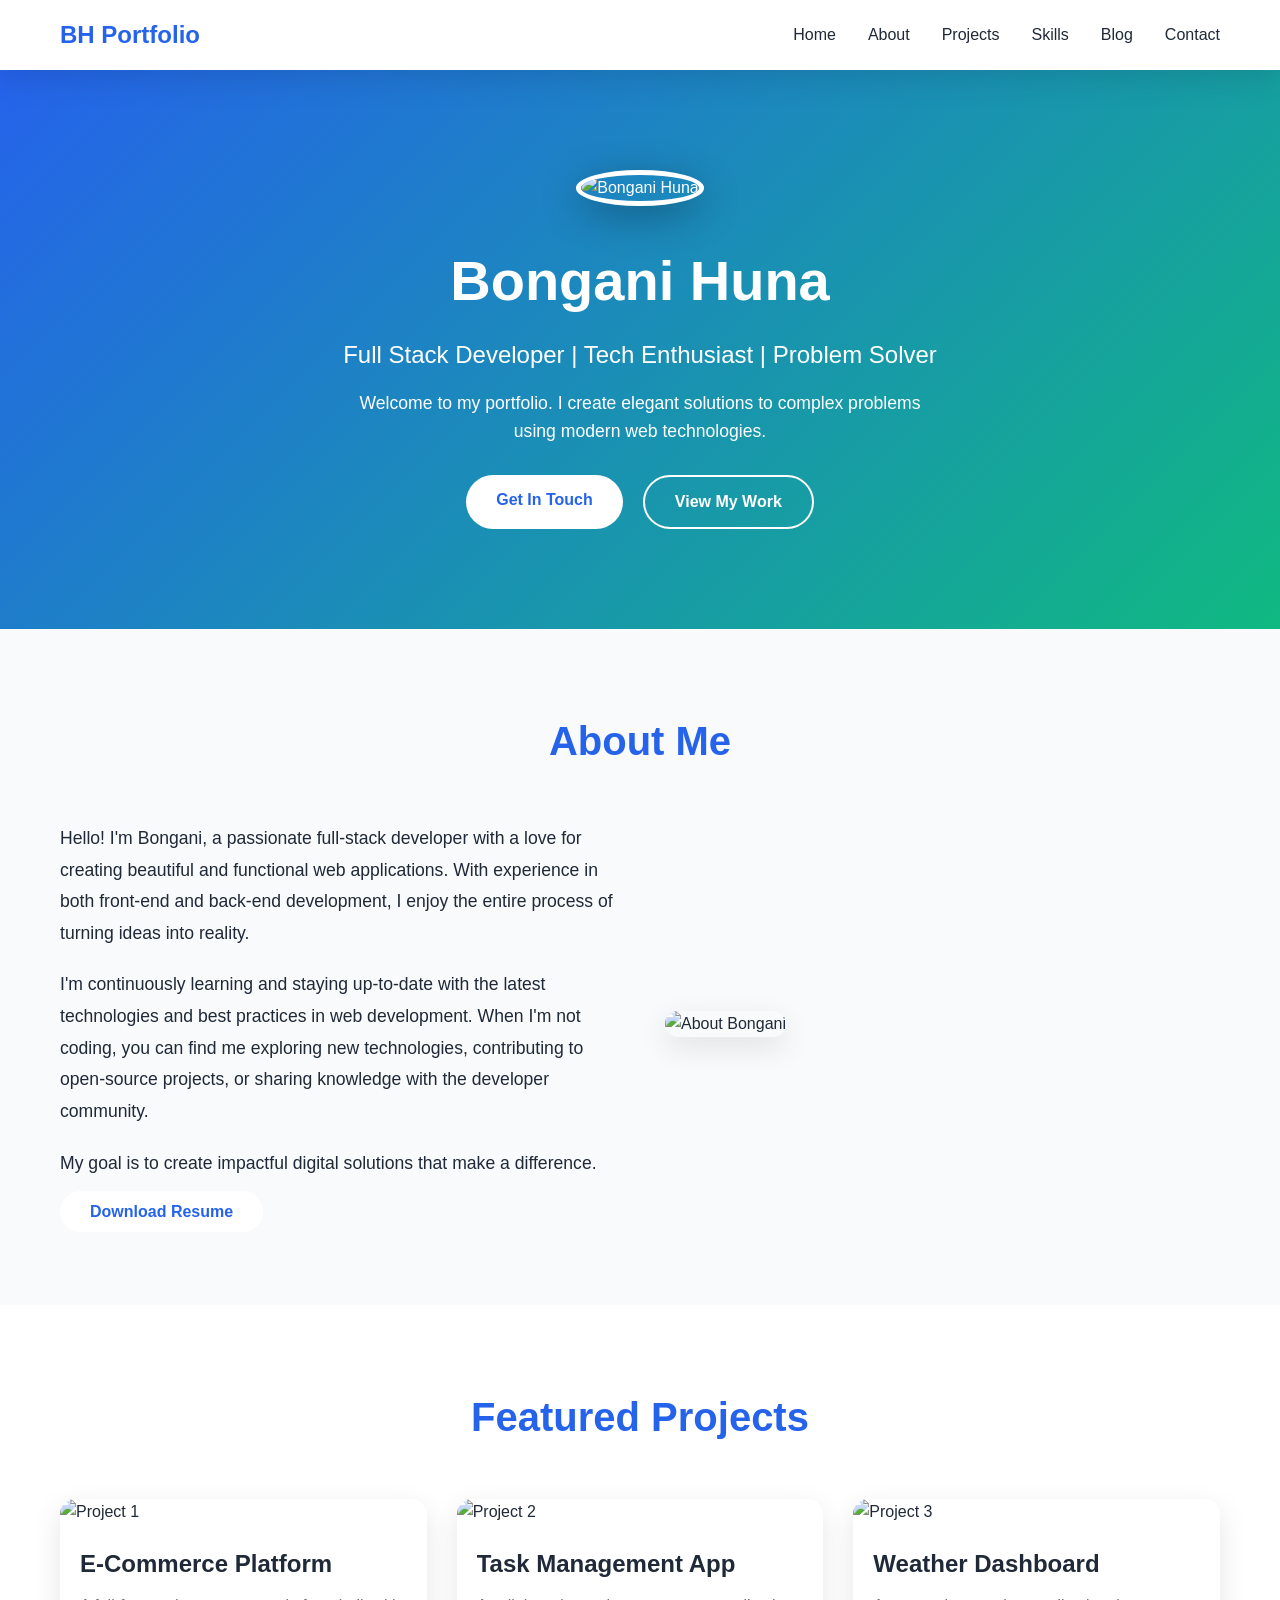
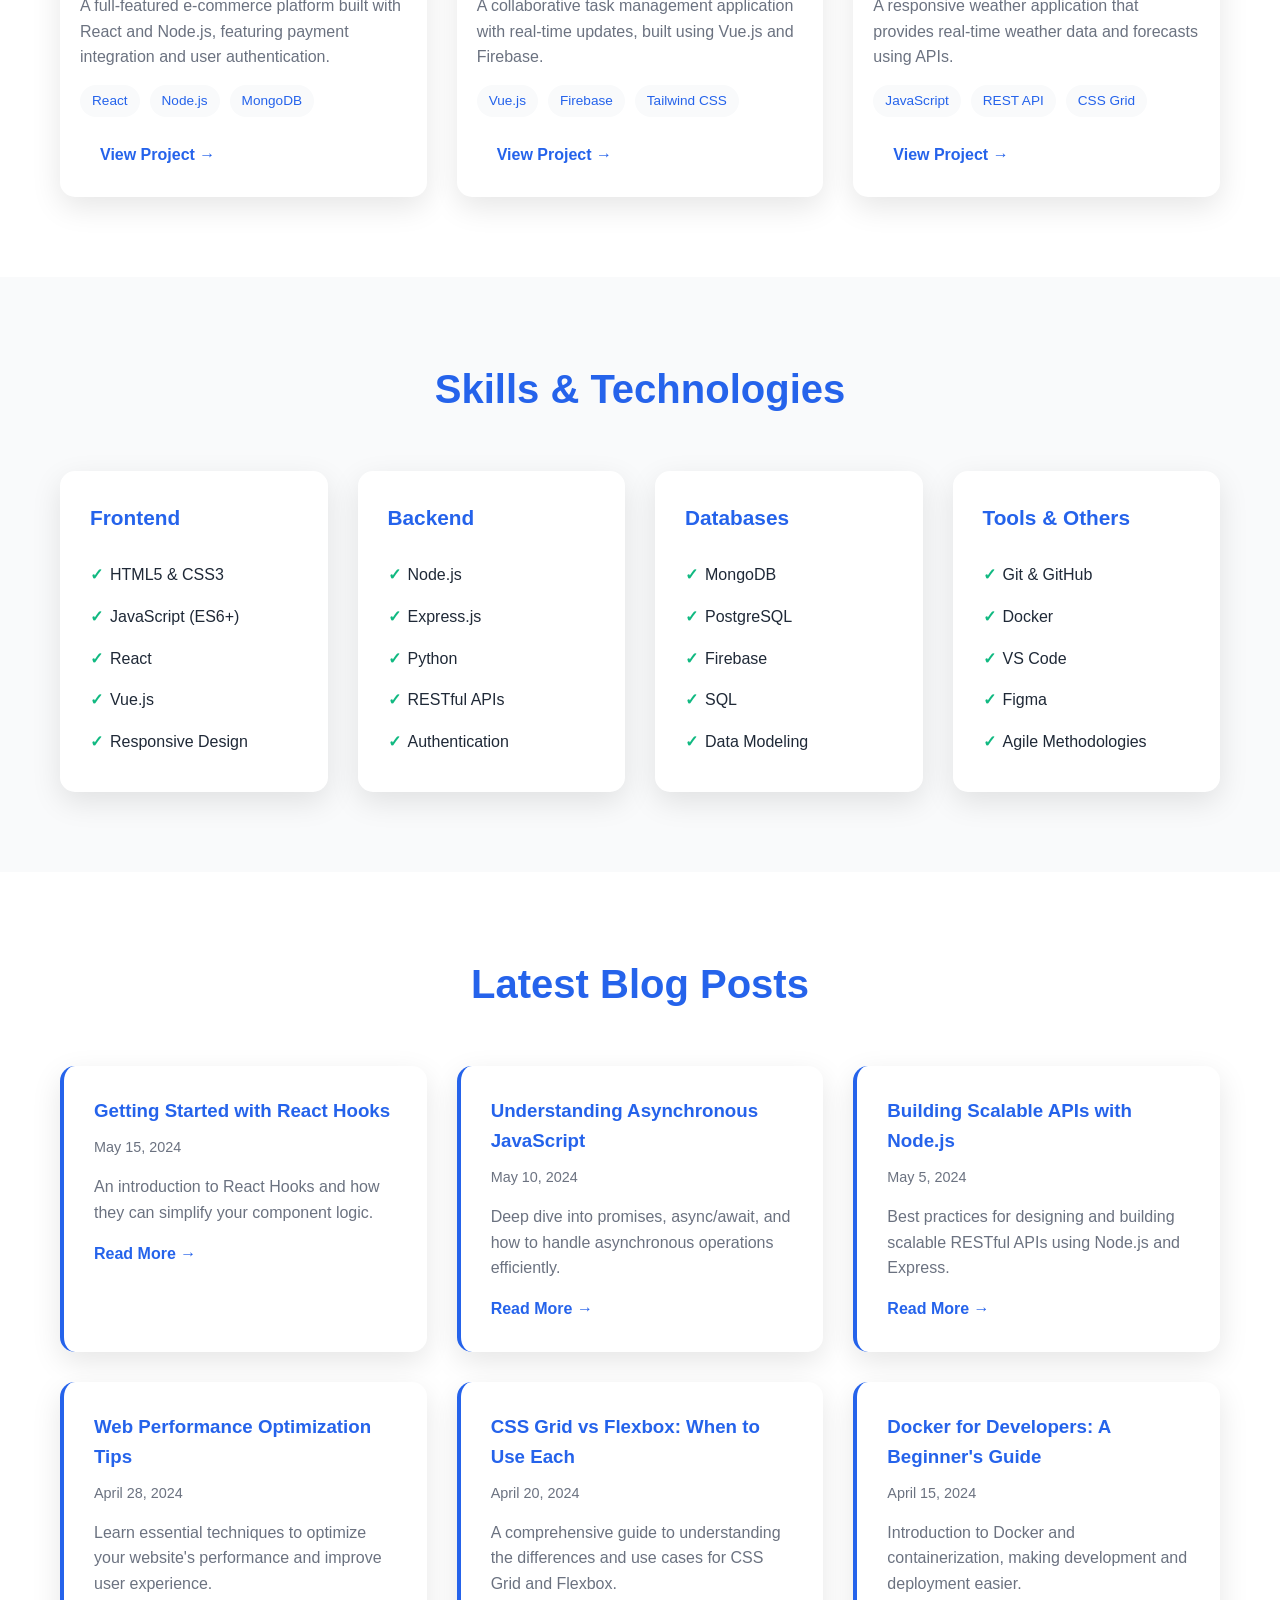
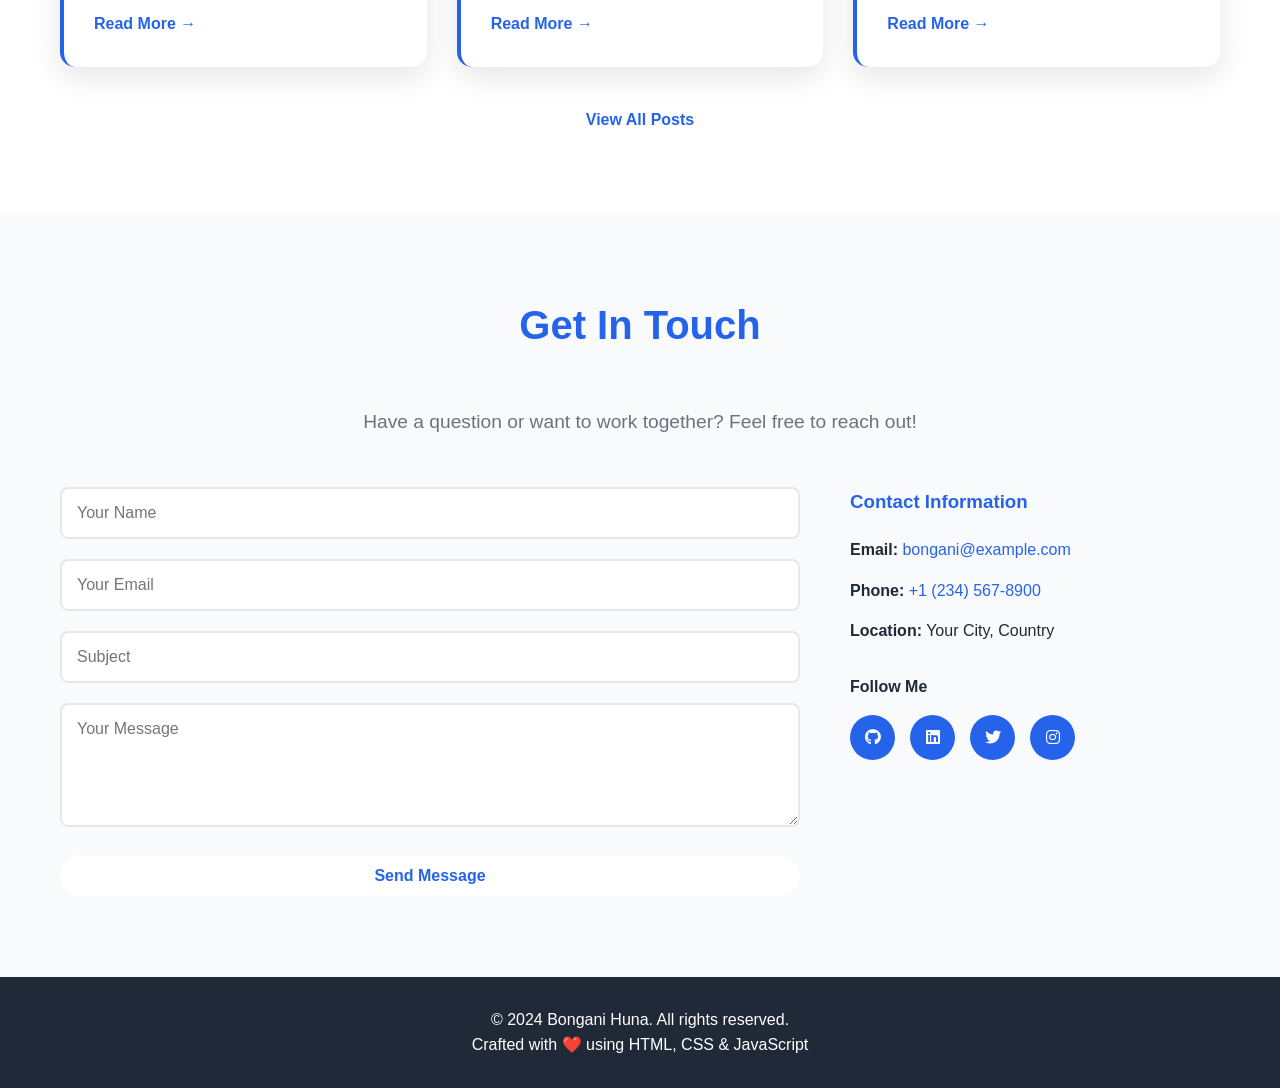
==== commit 15c6046b: "Initial portfolio setup with profile picture, blog, and all sections" ====
--- a/index.html
+++ b/index.html
@@ -3,7 +3,7 @@
 <head>
     <meta charset="UTF-8">
     <meta name="viewport" content="width=device-width, initial-scale=1.0">
-    <title>Bongani Huna - Portfolio</title>
+    <title>Bongani Huna - Personal Portfolio</title>
     <link rel="stylesheet" href="styles.css">
     <link rel="stylesheet" href="https://cdnjs.cloudflare.com/ajax/libs/font-awesome/6.4.0/css/all.min.css">
 </head>
@@ -11,45 +11,34 @@
     <!-- Navigation -->
     <nav class="navbar">
         <div class="container">
-            <div class="nav-content">
-                <div class="logo">Bongani Huna</div>
-                <ul class="nav-links">
-                    <li><a href="#hero">Home</a></li>
-                    <li><a href="#about">About</a></li>
-                    <li><a href="#projects">Projects</a></li>
-                    <li><a href="#skills">Skills</a></li>
-                    <li><a href="#contact">Contact</a></li>
-                </ul>
-                <div class="hamburger">
-                    <span></span>
-                    <span></span>
-                    <span></span>
-                </div>
+            <div class="logo">BH Portfolio</div>
+            <ul class="nav-links">
+                <li><a href="#home">Home</a></li>
+                <li><a href="#about">About</a></li>
+                <li><a href="#projects">Projects</a></li>
+                <li><a href="#skills">Skills</a></li>
+                <li><a href="#blog">Blog</a></li>
+                <li><a href="#contact">Contact</a></li>
+            </ul>
+            <div class="hamburger">
+                <span></span>
+                <span></span>
+                <span></span>
             </div>
         </div>
     </nav>
 
     <!-- Hero Section -->
-    <section id="hero" class="hero">
+    <section id="home" class="hero">
         <div class="container">
             <div class="hero-content">
-                <h1 class="hero-title">Hi, I'm Bongani Huna</h1>
-                <p class="hero-subtitle">Full Stack Developer & Creative Problem Solver</p>
-                <p class="hero-description">Building beautiful, functional web experiences with modern technologies</p>
-                <div class="hero-cta">
-                    <a href="#projects" class="btn btn-primary">View My Work</a>
-                    <a href="#contact" class="btn btn-secondary">Get In Touch</a>
-                </div>
-                <div class="hero-social">
-                    <a href="https://github.com/bonganihuna-collab" target="_blank" rel="noopener noreferrer" title="GitHub">
-                        <i class="fab fa-github"></i>
-                    </a>
-                    <a href="https://linkedin.com/in/bongani-huna" target="_blank" rel="noopener noreferrer" title="LinkedIn">
-                        <i class="fab fa-linkedin"></i>
-                    </a>
-                    <a href="https://facebook.com/bongani-huna" target="_blank" rel="noopener noreferrer" title="Facebook">
-                        <i class="fab fa-facebook"></i>
-                    </a>
+                <img src="images/profile.jpg" alt="Bongani Huna" class="profile-picture">
+                <h1>Bongani Huna</h1>
+                <p class="tagline">Full Stack Developer | Tech Enthusiast | Problem Solver</p>
+                <p class="description">Welcome to my portfolio. I create elegant solutions to complex problems using modern web technologies.</p>
+                <div class="cta-buttons">
+                    <a href="#contact" class="btn btn-primary">Get In Touch</a>
+                    <a href="#projects" class="btn btn-secondary">View My Work</a>
                 </div>
             </div>
         </div>
@@ -58,25 +47,16 @@
     <!-- About Section -->
     <section id="about" class="about">
         <div class="container">
-            <h2 class="section-title">About Me</h2>
+            <h2>About Me</h2>
             <div class="about-content">
                 <div class="about-text">
-                    <p>I'm a passionate full-stack developer with a strong foundation in web technologies. I specialize in creating responsive, user-friendly applications that solve real-world problems.</p>
-                    <p>I'm committed to continuous learning and staying updated with the latest technologies in the development landscape. When I'm not coding, you'll find me exploring new tech trends.</p>
-                    <div class="about-highlights">
-                        <div class="highlight">
-                            <h3>Problem Solver</h3>
-                            <p>Tackling complex challenges with elegant solutions</p>
-                        </div>
-                        <div class="highlight">
-                            <h3>Collaborative</h3>
-                            <p>Working effectively in team environments</p>
-                        </div>
-                        <div class="highlight">
-                            <h3>Detail Oriented</h3>
-                            <p>Delivering quality, polished work</p>
-                        </div>
-                    </div>
+                    <p>Hello! I'm Bongani, a passionate full-stack developer with a love for creating beautiful and functional web applications. With experience in both front-end and back-end development, I enjoy the entire process of turning ideas into reality.</p>
+                    <p>I'm continuously learning and staying up-to-date with the latest technologies and best practices in web development. When I'm not coding, you can find me exploring new technologies, contributing to open-source projects, or sharing knowledge with the developer community.</p>
+                    <p>My goal is to create impactful digital solutions that make a difference.</p>
+                    <a href="#" class="btn btn-primary" download>Download Resume</a>
+                </div>
+                <div class="about-image">
+                    <img src="images/profile.jpg" alt="About Bongani" class="about-picture">
                 </div>
             </div>
         </div>
@@ -85,58 +65,43 @@
     <!-- Projects Section -->
     <section id="projects" class="projects">
         <div class="container">
-            <h2 class="section-title">Featured Projects</h2>
+            <h2>Featured Projects</h2>
             <div class="projects-grid">
-                <article class="project-card">
-                    <div class="project-image" style="background: linear-gradient(135deg, #667eea 0%, #764ba2 100%);"></div>
-                    <div class="project-info">
-                        <h3>E-Commerce Platform</h3>
-                        <p>A full-stack e-commerce solution with product catalog, shopping cart, and payment integration. Features user authentication and order management.</p>
-                        <div class="project-tags">
-                            <span class="tag">React</span>
-                            <span class="tag">Node.js</span>
-                            <span class="tag">MongoDB</span>
-                        </div>
-                        <div class="project-links">
-                            <a href="#" class="project-link">View Project</a>
-                            <a href="https://github.com/bonganihuna-collab" class="project-link">GitHub</a>
-                        </div>
-                    </div>
-                </article>
-
-                <article class="project-card">
-                    <div class="project-image" style="background: linear-gradient(135deg, #f093fb 0%, #f5576c 100%);"></div>
-                    <div class="project-info">
-                        <h3>Task Management App</h3>
-                        <p>A collaborative task management application with real-time updates, team collaboration features, and progress tracking. Built with modern web technologies.</p>
-                        <div class="project-tags">
-                            <span class="tag">Vue.js</span>
-                            <span class="tag">Firebase</span>
-                            <span class="tag">Tailwind CSS</span>
-                        </div>
-                        <div class="project-links">
-                            <a href="#" class="project-link">View Project</a>
-                            <a href="https://github.com/bonganihuna-collab" class="project-link">GitHub</a>
-                        </div>
-                    </div>
-                </article>
-
-                <article class="project-card">
-                    <div class="project-image" style="background: linear-gradient(135deg, #4facfe 0%, #00f2fe 100%);"></div>
-                    <div class="project-info">
-                        <h3>Weather Dashboard</h3>
-                        <p>A responsive weather application featuring real-time weather data, forecast tracking, and location-based services. Includes beautiful data visualizations and animations.</p>
-                        <div class="project-tags">
-                            <span class="tag">JavaScript</span>
-                            <span class="tag">REST API</span>
-                            <span class="tag">D3.js</span>
-                        </div>
-                        <div class="project-links">
-                            <a href="#" class="project-link">View Project</a>
-                            <a href="https://github.com/bonganihuna-collab" class="project-link">GitHub</a>
-                        </div>
-                    </div>
-                </article>
+                <div class="project-card">
+                    <img src="images/project1.jpg" alt="Project 1" class="project-image">
+                    <h3>E-Commerce Platform</h3>
+                    <p>A full-featured e-commerce platform built with React and Node.js, featuring payment integration and user authentication.</p>
+                    <div class="project-tags">
+                        <span>React</span>
+                        <span>Node.js</span>
+                        <span>MongoDB</span>
+                    </div>
+                    <a href="#" class="project-link">View Project →</a>
+                </div>
+
+                <div class="project-card">
+                    <img src="images/project2.jpg" alt="Project 2" class="project-image">
+                    <h3>Task Management App</h3>
+                    <p>A collaborative task management application with real-time updates, built using Vue.js and Firebase.</p>
+                    <div class="project-tags">
+                        <span>Vue.js</span>
+                        <span>Firebase</span>
+                        <span>Tailwind CSS</span>
+                    </div>
+                    <a href="#" class="project-link">View Project →</a>
+                </div>
+
+                <div class="project-card">
+                    <img src="images/project3.jpg" alt="Project 3" class="project-image">
+                    <h3>Weather Dashboard</h3>
+                    <p>A responsive weather application that provides real-time weather data and forecasts using APIs.</p>
+                    <div class="project-tags">
+                        <span>JavaScript</span>
+                        <span>REST API</span>
+                        <span>CSS Grid</span>
+                    </div>
+                    <a href="#" class="project-link">View Project →</a>
+                </div>
             </div>
         </div>
     </section>
@@ -144,41 +109,101 @@
     <!-- Skills Section -->
     <section id="skills" class="skills">
         <div class="container">
-            <h2 class="section-title">Skills & Technologies</h2>
+            <h2>Skills & Technologies</h2>
             <div class="skills-grid">
                 <div class="skill-category">
-                    <h3>Frontend Development</h3>
+                    <h3>Frontend</h3>
                     <ul>
                         <li>HTML5 & CSS3</li>
                         <li>JavaScript (ES6+)</li>
-                        <li>React.js</li>
+                        <li>React</li>
                         <li>Vue.js</li>
                         <li>Responsive Design</li>
-                        <li>Tailwind CSS</li>
-                    </ul>
-                </div>
-                <div class="skill-category">
-                    <h3>Backend Development</h3>
+                    </ul>
+                </div>
+                <div class="skill-category">
+                    <h3>Backend</h3>
                     <ul>
                         <li>Node.js</li>
                         <li>Express.js</li>
                         <li>Python</li>
                         <li>RESTful APIs</li>
-                        <li>Database Design</li>
-                        <li>Authentication & Security</li>
-                    </ul>
-                </div>
-                <div class="skill-category">
-                    <h3>Tools & Platforms</h3>
+                        <li>Authentication</li>
+                    </ul>
+                </div>
+                <div class="skill-category">
+                    <h3>Databases</h3>
+                    <ul>
+                        <li>MongoDB</li>
+                        <li>PostgreSQL</li>
+                        <li>Firebase</li>
+                        <li>SQL</li>
+                        <li>Data Modeling</li>
+                    </ul>
+                </div>
+                <div class="skill-category">
+                    <h3>Tools & Others</h3>
                     <ul>
                         <li>Git & GitHub</li>
                         <li>Docker</li>
-                        <li>MongoDB & PostgreSQL</li>
-                        <li>Firebase</li>
                         <li>VS Code</li>
-                        <li>Figma & Design</li>
-                    </ul>
-                </div>
+                        <li>Figma</li>
+                        <li>Agile Methodologies</li>
+                    </ul>
+                </div>
+            </div>
+        </div>
+    </section>
+
+    <!-- Blog Section -->
+    <section id="blog" class="blog">
+        <div class="container">
+            <h2>Latest Blog Posts</h2>
+            <div class="blog-grid">
+                <article class="blog-card">
+                    <h3>Getting Started with React Hooks</h3>
+                    <p class="blog-date">May 15, 2024</p>
+                    <p>An introduction to React Hooks and how they can simplify your component logic.</p>
+                    <a href="blog/post1.html" class="read-more">Read More →</a>
+                </article>
+
+                <article class="blog-card">
+                    <h3>Understanding Asynchronous JavaScript</h3>
+                    <p class="blog-date">May 10, 2024</p>
+                    <p>Deep dive into promises, async/await, and how to handle asynchronous operations efficiently.</p>
+                    <a href="blog/post1.html" class="read-more">Read More →</a>
+                </article>
+
+                <article class="blog-card">
+                    <h3>Building Scalable APIs with Node.js</h3>
+                    <p class="blog-date">May 5, 2024</p>
+                    <p>Best practices for designing and building scalable RESTful APIs using Node.js and Express.</p>
+                    <a href="blog/post1.html" class="read-more">Read More →</a>
+                </article>
+
+                <article class="blog-card">
+                    <h3>Web Performance Optimization Tips</h3>
+                    <p class="blog-date">April 28, 2024</p>
+                    <p>Learn essential techniques to optimize your website's performance and improve user experience.</p>
+                    <a href="blog/post1.html" class="read-more">Read More →</a>
+                </article>
+
+                <article class="blog-card">
+                    <h3>CSS Grid vs Flexbox: When to Use Each</h3>
+                    <p class="blog-date">April 20, 2024</p>
+                    <p>A comprehensive guide to understanding the differences and use cases for CSS Grid and Flexbox.</p>
+                    <a href="blog/post1.html" class="read-more">Read More →</a>
+                </article>
+
+                <article class="blog-card">
+                    <h3>Docker for Developers: A Beginner's Guide</h3>
+                    <p class="blog-date">April 15, 2024</p>
+                    <p>Introduction to Docker and containerization, making development and deployment easier.</p>
+                    <a href="blog/post1.html" class="read-more">Read More →</a>
+                </article>
+            </div>
+            <div class="blog-cta">
+                <a href="blog/index.html" class="btn btn-primary">View All Posts</a>
             </div>
         </div>
     </section>
@@ -186,29 +211,39 @@
     <!-- Contact Section -->
     <section id="contact" class="contact">
         <div class="container">
-            <h2 class="section-title">Get In Touch</h2>
-            <p class="contact-subtitle">I'm always interested in hearing about new projects, opportunities, and ideas. Feel free to reach out!</p>
+            <h2>Get In Touch</h2>
+            <p class="contact-intro">Have a question or want to work together? Feel free to reach out!</p>
+            
             <div class="contact-content">
+                <form class="contact-form" id="contactForm">
+                    <div class="form-group">
+                        <input type="text" placeholder="Your Name" required>
+                    </div>
+                    <div class="form-group">
+                        <input type="email" placeholder="Your Email" required>
+                    </div>
+                    <div class="form-group">
+                        <input type="text" placeholder="Subject" required>
+                    </div>
+                    <div class="form-group">
+                        <textarea placeholder="Your Message" rows="5" required></textarea>
+                    </div>
+                    <button type="submit" class="btn btn-primary">Send Message</button>
+                </form>
+
                 <div class="contact-info">
-                    <div class="contact-item">
-                        <i class="fas fa-envelope"></i>
-                        <div>
-                            <h3>Email</h3>
-                            <a href="mailto:bongani.huna@gmail.com">bongani.huna@gmail.com</a>
-                        </div>
-                    </div>
-                    <div class="contact-item">
-                        <i class="fas fa-map-marker-alt"></i>
-                        <div>
-                            <h3>Location</h3>
-                            <p>Johannesburg, South Africa</p>
-                        </div>
-                    </div>
-                    <div class="contact-item">
-                        <i class="fas fa-phone"></i>
-                        <div>
-                            <h3>Phone</h3>
-                            <a href="tel:+27123456789">+27 (012) 345-6789</a>
+                    <h3>Contact Information</h3>
+                    <p><strong>Email:</strong> <a href="mailto:bongani@example.com">bongani@example.com</a></p>
+                    <p><strong>Phone:</strong> <a href="tel:+1234567890">+1 (234) 567-8900</a></p>
+                    <p><strong>Location:</strong> Your City, Country</p>
+                    
+                    <div class="social-links">
+                        <h4>Follow Me</h4>
+                        <div class="socials">
+                            <a href="https://github.com" target="_blank" title="GitHub"><i class="fab fa-github"></i></a>
+                            <a href="https://linkedin.com" target="_blank" title="LinkedIn"><i class="fab fa-linkedin"></i></a>
+                            <a href="https://twitter.com" target="_blank" title="Twitter"><i class="fab fa-twitter"></i></a>
+                            <a href="https://instagram.com" target="_blank" title="Instagram"><i class="fab fa-instagram"></i></a>
                         </div>
                     </div>
                 </div>
@@ -219,15 +254,11 @@
     <!-- Footer -->
     <footer class="footer">
         <div class="container">
-            <p>&copy; 2026 Bongani Huna. All rights reserved.</p>
-            <div class="footer-links">
-                <a href="https://github.com/bonganihuna-collab" target="_blank" rel="noopener noreferrer">GitHub</a>
-                <a href="https://linkedin.com/in/bongani-huna" target="_blank" rel="noopener noreferrer">LinkedIn</a>
-                <a href="https://facebook.com/bongani-huna" target="_blank" rel="noopener noreferrer">Facebook</a>
-            </div>
+            <p>&copy; 2024 Bongani Huna. All rights reserved.</p>
+            <p>Crafted with <span class="heart">❤️</span> using HTML, CSS & JavaScript</p>
         </div>
     </footer>
 
     <script src="script.js"></script>
 </body>
-</html>
+</html>
--- a/styles.css
+++ b/styles.css
@@ -1,11 +1,9 @@
 :root {
-    --primary-color: #667eea;
-    --secondary-color: #764ba2;
-    --text-dark: #2d3748;
-    --text-light: #718096;
-    --bg-light: #f7fafc;
-    --bg-white: #ffffff;
-    --border-color: #e2e8f0;
+    --primary-color: #2563eb;
+    --secondary-color: #10b981;
+    --text-color: #1f2937;
+    --light-bg: #f9fafb;
+    --white: #ffffff;
     --shadow: 0 10px 30px rgba(0, 0, 0, 0.1);
     --transition: all 0.3s ease;
 }
@@ -16,15 +14,11 @@
     box-sizing: border-box;
 }
 
-html {
-    scroll-behavior: smooth;
-}
-
 body {
-    font-family: -apple-system, BlinkMacSystemFont, 'Segoe UI', Roboto, Oxygen, Ubuntu, Cantarell, sans-serif;
-    color: var(--text-dark);
+    font-family: 'Segoe UI', Tahoma, Geneva, Verdana, sans-serif;
     line-height: 1.6;
-    background-color: var(--bg-white);
+    color: var(--text-color);
+    background-color: var(--white);
 }
 
 .container {
@@ -35,29 +29,24 @@
 
 /* Navigation */
 .navbar {
-    position: fixed;
+    background-color: var(--white);
+    box-shadow: var(--shadow);
+    position: sticky;
     top: 0;
-    width: 100%;
-    background: rgba(255, 255, 255, 0.95);
-    backdrop-filter: blur(10px);
     z-index: 1000;
-    box-shadow: 0 2px 10px rgba(0, 0, 0, 0.05);
-}
-
-.nav-content {
+}
+
+.navbar .container {
     display: flex;
     justify-content: space-between;
     align-items: center;
-    padding: 1rem 0;
+    padding: 1rem 20px;
 }
 
 .logo {
     font-size: 1.5rem;
-    font-weight: 700;
-    background: linear-gradient(135deg, var(--primary-color), var(--secondary-color));
-    -webkit-background-clip: text;
-    -webkit-text-fill-color: transparent;
-    background-clip: text;
+    font-weight: bold;
+    color: var(--primary-color);
 }
 
 .nav-links {
@@ -68,25 +57,13 @@
 
 .nav-links a {
     text-decoration: none;
-    color: var(--text-dark);
+    color: var(--text-color);
+    transition: var(--transition);
     font-weight: 500;
-    transition: var(--transition);
-    position: relative;
-}
-
-.nav-links a::after {
-    content: '';
-    position: absolute;
-    bottom: -5px;
-    left: 0;
-    width: 0;
-    height: 2px;
-    background: linear-gradient(135deg, var(--primary-color), var(--secondary-color));
-    transition: var(--transition);
-}
-
-.nav-links a:hover::after {
-    width: 100%;
+}
+
+.nav-links a:hover {
+    color: var(--primary-color);
 }
 
 .hamburger {
@@ -98,25 +75,413 @@
 .hamburger span {
     width: 25px;
     height: 3px;
-    background: var(--text-dark);
+    background-color: var(--primary-color);
     margin: 5px 0;
     transition: var(--transition);
 }
 
 /* Hero Section */
 .hero {
-    padding: 150px 0 100px;
-    background: linear-gradient(135deg, #667eea15 0%, #764ba215 100%);
-    min-height: 100vh;
-    display: flex;
+    background: linear-gradient(135deg, var(--primary-color), var(--secondary-color));
+    color: var(--white);
+    padding: 100px 0;
+    text-align: center;
+}
+
+.hero-content {
+    animation: fadeInUp 0.8s ease-out;
+}
+
+.profile-picture {
+    width: 150px;
+    height: 150px;
+    border-radius: 50%;
+    border: 5px solid var(--white);
+    margin-bottom: 30px;
+    object-fit: cover;
+    box-shadow: 0 10px 40px rgba(0, 0, 0, 0.3);
+}
+
+.hero h1 {
+    font-size: 3.5rem;
+    margin-bottom: 10px;
+}
+
+.tagline {
+    font-size: 1.5rem;
+    margin-bottom: 15px;
+    font-weight: 300;
+}
+
+.description {
+    font-size: 1.1rem;
+    margin-bottom: 30px;
+    max-width: 600px;
+    margin-left: auto;
+    margin-right: auto;
+}
+
+.cta-buttons {
+    display: flex;
+    gap: 20px;
+    justify-content: center;
+    flex-wrap: wrap;
+}
+
+/* Buttons */
+.btn {
+    padding: 12px 30px;
+    text-decoration: none;
+    border-radius: 50px;
+    font-weight: 600;
+    transition: var(--transition);
+    border: none;
+    cursor: pointer;
+    font-size: 1rem;
+}
+
+.btn-primary {
+    background-color: var(--white);
+    color: var(--primary-color);
+}
+
+.btn-primary:hover {
+    transform: translateY(-2px);
+    box-shadow: 0 10px 25px rgba(0, 0, 0, 0.2);
+}
+
+.btn-secondary {
+    background-color: transparent;
+    color: var(--white);
+    border: 2px solid var(--white);
+}
+
+.btn-secondary:hover {
+    background-color: var(--white);
+    color: var(--primary-color);
+}
+
+/* About Section */
+.about {
+    padding: 80px 0;
+    background-color: var(--light-bg);
+}
+
+.about h2,
+.projects h2,
+.skills h2,
+.blog h2,
+.contact h2 {
+    font-size: 2.5rem;
+    margin-bottom: 50px;
+    text-align: center;
+    color: var(--primary-color);
+}
+
+.about-content {
+    display: grid;
+    grid-template-columns: 1fr 1fr;
+    gap: 50px;
     align-items: center;
 }
 
-.hero-content {
+.about-text p {
+    margin-bottom: 20px;
+    font-size: 1.1rem;
+    line-height: 1.8;
+}
+
+.about-picture {
+    width: 100%;
+    border-radius: 15px;
+    box-shadow: var(--shadow);
+    object-fit: cover;
+    height: 400px;
+}
+
+/* Projects Section */
+.projects {
+    padding: 80px 0;
+}
+
+.projects-grid {
+    display: grid;
+    grid-template-columns: repeat(auto-fit, minmax(300px, 1fr));
+    gap: 30px;
+}
+
+.project-card {
+    background: var(--white);
+    border-radius: 15px;
+    overflow: hidden;
+    box-shadow: var(--shadow);
+    transition: var(--transition);
+    cursor: pointer;
+}
+
+.project-card:hover {
+    transform: translateY(-10px);
+    box-shadow: 0 20px 40px rgba(0, 0, 0, 0.15);
+}
+
+.project-image {
+    width: 100%;
+    height: 200px;
+    object-fit: cover;
+}
+
+.project-card h3 {
+    padding: 20px 20px 10px;
+    font-size: 1.5rem;
+}
+
+.project-card p {
+    padding: 0 20px 15px;
+    color: #6b7280;
+}
+
+.project-tags {
+    display: flex;
+    gap: 10px;
+    padding: 0 20px 15px;
+    flex-wrap: wrap;
+}
+
+.project-tags span {
+    background-color: var(--light-bg);
+    padding: 5px 12px;
+    border-radius: 20px;
+    font-size: 0.85rem;
+    color: var(--primary-color);
+}
+
+.project-link {
+    display: inline-block;
+    padding: 10px 20px;
+    color: var(--primary-color);
+    text-decoration: none;
+    font-weight: 600;
+    margin-left: 20px;
+    margin-bottom: 20px;
+    transition: var(--transition);
+}
+
+.project-link:hover {
+    color: var(--secondary-color);
+}
+
+/* Skills Section */
+.skills {
+    padding: 80px 0;
+    background-color: var(--light-bg);
+}
+
+.skills-grid {
+    display: grid;
+    grid-template-columns: repeat(auto-fit, minmax(250px, 1fr));
+    gap: 30px;
+}
+
+.skill-category {
+    background: var(--white);
+    padding: 30px;
+    border-radius: 15px;
+    box-shadow: var(--shadow);
+    transition: var(--transition);
+}
+
+.skill-category:hover {
+    transform: translateY(-5px);
+}
+
+.skill-category h3 {
+    color: var(--primary-color);
+    margin-bottom: 20px;
+    font-size: 1.3rem;
+}
+
+.skill-category ul {
+    list-style: none;
+}
+
+.skill-category li {
+    padding: 8px 0;
+    padding-left: 20px;
+    position: relative;
+}
+
+.skill-category li:before {
+    content: "✓";
+    position: absolute;
+    left: 0;
+    color: var(--secondary-color);
+    font-weight: bold;
+}
+
+/* Blog Section */
+.blog {
+    padding: 80px 0;
+}
+
+.blog-grid {
+    display: grid;
+    grid-template-columns: repeat(auto-fit, minmax(320px, 1fr));
+    gap: 30px;
+    margin-bottom: 40px;
+}
+
+.blog-card {
+    background: var(--white);
+    padding: 30px;
+    border-radius: 15px;
+    box-shadow: var(--shadow);
+    transition: var(--transition);
+    border-left: 4px solid var(--primary-color);
+}
+
+.blog-card:hover {
+    transform: translateY(-5px);
+    box-shadow: 0 15px 40px rgba(0, 0, 0, 0.15);
+}
+
+.blog-card h3 {
+    color: var(--primary-color);
+    margin-bottom: 10px;
+}
+
+.blog-date {
+    color: #9ca3af;
+    font-size: 0.9rem;
+    margin-bottom: 15px;
+}
+
+.blog-card p {
+    color: #6b7280;
+    margin-bottom: 15px;
+    line-height: 1.6;
+}
+
+.read-more {
+    color: var(--primary-color);
+    text-decoration: none;
+    font-weight: 600;
+    transition: var(--transition);
+}
+
+.read-more:hover {
+    color: var(--secondary-color);
+}
+
+.blog-cta {
     text-align: center;
-    animation: fadeInUp 1s ease;
-}
-
+}
+
+/* Contact Section */
+.contact {
+    padding: 80px 0;
+    background-color: var(--light-bg);
+}
+
+.contact-intro {
+    text-align: center;
+    font-size: 1.2rem;
+    margin-bottom: 50px;
+    color: #6b7280;
+}
+
+.contact-content {
+    display: grid;
+    grid-template-columns: 2fr 1fr;
+    gap: 50px;
+}
+
+.contact-form {
+    display: flex;
+    flex-direction: column;
+    gap: 20px;
+}
+
+.form-group input,
+.form-group textarea {
+    width: 100%;
+    padding: 15px;
+    border: 2px solid #e5e7eb;
+    border-radius: 8px;
+    font-family: inherit;
+    font-size: 1rem;
+    transition: var(--transition);
+}
+
+.form-group input:focus,
+.form-group textarea:focus {
+    outline: none;
+    border-color: var(--primary-color);
+    box-shadow: 0 0 0 3px rgba(37, 99, 235, 0.1);
+}
+
+.contact-info h3 {
+    color: var(--primary-color);
+    margin-bottom: 20px;
+}
+
+.contact-info p {
+    margin-bottom: 15px;
+}
+
+.contact-info a {
+    color: var(--primary-color);
+    text-decoration: none;
+}
+
+.contact-info a:hover {
+    text-decoration: underline;
+}
+
+.social-links {
+    margin-top: 30px;
+}
+
+.social-links h4 {
+    margin-bottom: 15px;
+    color: var(--text-color);
+}
+
+.socials {
+    display: flex;
+    gap: 15px;
+}
+
+.socials a {
+    width: 45px;
+    height: 45px;
+    display: flex;
+    align-items: center;
+    justify-content: center;
+    background-color: var(--primary-color);
+    color: var(--white);
+    border-radius: 50%;
+    text-decoration: none;
+    transition: var(--transition);
+}
+
+.socials a:hover {
+    background-color: var(--secondary-color);
+    transform: translateY(-3px);
+}
+
+/* Footer */
+.footer {
+    background-color: var(--text-color);
+    color: var(--white);
+    text-align: center;
+    padding: 30px 0;
+}
+
+.heart {
+    color: #ef4444;
+}
+
+/* Animations */
 @keyframes fadeInUp {
     from {
         opacity: 0;
@@ -128,420 +493,52 @@
     }
 }
 
-.hero-title {
-    font-size: 4rem;
-    font-weight: 800;
-    margin-bottom: 1rem;
-    background: linear-gradient(135deg, var(--primary-color), var(--secondary-color));
-    -webkit-background-clip: text;
-    -webkit-text-fill-color: transparent;
-    background-clip: text;
-    line-height: 1.2;
-}
-
-.hero-subtitle {
-    font-size: 1.5rem;
-    color: var(--text-light);
-    margin-bottom: 0.5rem;
-}
-
-.hero-description {
-    font-size: 1.1rem;
-    color: var(--text-light);
-    margin-bottom: 2rem;
-}
-
-.hero-cta {
-    display: flex;
-    gap: 1rem;
-    justify-content: center;
-    margin: 2rem 0 3rem;
-}
-
-.btn {
-    padding: 12px 30px;
-    border-radius: 50px;
-    text-decoration: none;
-    font-weight: 600;
-    transition: var(--transition);
-    border: 2px solid transparent;
-    cursor: pointer;
-    font-size: 1rem;
-}
-
-.btn-primary {
-    background: linear-gradient(135deg, var(--primary-color), var(--secondary-color));
-    color: white;
-    box-shadow: var(--shadow);
-}
-
-.btn-primary:hover {
-    transform: translateY(-3px);
-    box-shadow: 0 15px 40px rgba(102, 126, 234, 0.4);
-}
-
-.btn-secondary {
-    background: transparent;
-    color: var(--primary-color);
-    border-color: var(--primary-color);
-}
-
-.btn-secondary:hover {
-    background: var(--primary-color);
-    color: white;
-}
-
-.hero-social {
-    display: flex;
-    gap: 1.5rem;
-    justify-content: center;
-    margin-top: 2rem;
-}
-
-.hero-social a {
-    width: 50px;
-    height: 50px;
-    border-radius: 50%;
-    background: white;
-    display: flex;
-    align-items: center;
-    justify-content: center;
-    color: var(--primary-color);
-    font-size: 1.3rem;
-    transition: var(--transition);
-    box-shadow: var(--shadow);
-}
-
-.hero-social a:hover {
-    transform: translateY(-5px);
-    background: linear-gradient(135deg, var(--primary-color), var(--secondary-color));
-    color: white;
-}
-
-/* Section Styles */
-.section-title {
-    font-size: 2.5rem;
-    font-weight: 800;
-    text-align: center;
-    margin-bottom: 3rem;
-    color: var(--text-dark);
-}
-
-section {
-    padding: 80px 0;
-}
-
-/* About Section */
-.about {
-    background-color: var(--bg-light);
-}
-
-.about-content {
-    max-width: 800px;
-    margin: 0 auto;
-}
-
-.about-text p {
-    font-size: 1.1rem;
-    color: var(--text-light);
-    margin-bottom: 1.5rem;
-    line-height: 1.8;
-}
-
-.about-highlights {
-    display: grid;
-    grid-template-columns: repeat(3, 1fr);
-    gap: 2rem;
-    margin-top: 2rem;
-}
-
-.highlight {
-    background: white;
-    padding: 2rem;
-    border-radius: 10px;
-    text-align: center;
-    box-shadow: 0 5px 15px rgba(0, 0, 0, 0.05);
-}
-
-.highlight h3 {
-    color: var(--primary-color);
-    margin-bottom: 0.5rem;
-}
-
-/* Projects Section */
-.projects {
-    background-color: var(--bg-white);
-}
-
-.projects-grid {
-    display: grid;
-    grid-template-columns: repeat(auto-fit, minmax(300px, 1fr));
-    gap: 2rem;
-}
-
-.project-card {
-    background: white;
-    border-radius: 10px;
-    overflow: hidden;
-    box-shadow: var(--shadow);
-    transition: var(--transition);
-}
-
-.project-card:hover {
-    transform: translateY(-10px);
-    box-shadow: 0 20px 40px rgba(0, 0, 0, 0.15);
-}
-
-.project-image {
-    width: 100%;
-    height: 200px;
-    object-fit: cover;
-}
-
-.project-info {
-    padding: 2rem;
-}
-
-.project-info h3 {
-    font-size: 1.3rem;
-    margin-bottom: 1rem;
-    color: var(--text-dark);
-}
-
-.project-info p {
-    color: var(--text-light);
-    margin-bottom: 1rem;
-    line-height: 1.6;
-}
-
-.project-tags {
-    display: flex;
-    flex-wrap: wrap;
-    gap: 0.5rem;
-    margin-bottom: 1rem;
-}
-
-.tag {
-    background: linear-gradient(135deg, var(--primary-color)15, var(--secondary-color)15);
-    color: var(--primary-color);
-    padding: 4px 12px;
-    border-radius: 20px;
-    font-size: 0.85rem;
-    font-weight: 600;
-}
-
-.project-links {
-    display: flex;
-    gap: 1rem;
-}
-
-.project-link {
-    color: var(--primary-color);
-    text-decoration: none;
-    font-weight: 600;
-    transition: var(--transition);
-    display: inline-block;
-}
-
-.project-link:hover {
-    color: var(--secondary-color);
-    transform: translateX(5px);
-}
-
-/* Skills Section */
-.skills {
-    background-color: var(--bg-light);
-}
-
-.skills-grid {
-    display: grid;
-    grid-template-columns: repeat(auto-fit, minmax(250px, 1fr));
-    gap: 3rem;
-    max-width: 900px;
-    margin: 0 auto;
-}
-
-.skill-category {
-    background: white;
-    padding: 2rem;
-    border-radius: 10px;
-    box-shadow: 0 5px 15px rgba(0, 0, 0, 0.05);
-}
-
-.skill-category h3 {
-    color: var(--primary-color);
-    margin-bottom: 1.5rem;
-    font-size: 1.3rem;
-}
-
-.skill-category ul {
-    list-style: none;
-}
-
-.skill-category li {
-    padding: 0.5rem 0;
-    color: var(--text-light);
-    position: relative;
-    padding-left: 20px;
-}
-
-.skill-category li::before {
-    content: '✓';
-    position: absolute;
-    left: 0;
-    color: var(--primary-color);
-    font-weight: bold;
-}
-
-/* Contact Section */
-.contact {
-    background-color: var(--bg-white);
-}
-
-.contact-subtitle {
-    text-align: center;
-    color: var(--text-light);
-    font-size: 1.1rem;
-    margin-bottom: 3rem;
-}
-
-.contact-content {
-    max-width: 900px;
-    margin: 0 auto;
-}
-
-.contact-info {
-    display: grid;
-    grid-template-columns: repeat(auto-fit, minmax(250px, 1fr));
-    gap: 2rem;
-}
-
-.contact-item {
-    display: flex;
-    gap: 1.5rem;
-    background: var(--bg-light);
-    padding: 2rem;
-    border-radius: 10px;
-    transition: var(--transition);
-}
-
-.contact-item:hover {
-    background: white;
-    box-shadow: var(--shadow);
-}
-
-.contact-item i {
-    font-size: 2rem;
-    color: var(--primary-color);
-}
-
-.contact-item h3 {
-    margin-bottom: 0.5rem;
-}
-
-.contact-item a {
-    color: var(--primary-color);
-    text-decoration: none;
-    transition: var(--transition);
-}
-
-.contact-item a:hover {
-    color: var(--secondary-color);
-}
-
-/* Footer */
-.footer {
-    background: var(--text-dark);
-    color: white;
-    padding: 2rem 0;
-    text-align: center;
-}
-
-.footer .container {
-    display: flex;
-    justify-content: space-between;
-    align-items: center;
-}
-
-.footer-links {
-    display: flex;
-    gap: 2rem;
-}
-
-.footer-links a {
-    color: white;
-    text-decoration: none;
-    transition: var(--transition);
-}
-
-.footer-links a:hover {
-    color: var(--primary-color);
-}
-
 /* Responsive Design */
 @media (max-width: 768px) {
+    .nav-links {
+        display: none;
+    }
+
     .hamburger {
         display: flex;
     }
 
-    .nav-links {
-        display: none;
-    }
-
-    .hero-title {
-        font-size: 2.5rem;
-    }
-
-    .hero-subtitle {
-        font-size: 1.2rem;
-    }
-
-    .hero-cta {
+    .hero h1 {
+        font-size: 2rem;
+    }
+
+    .profile-picture {
+        width: 120px;
+        height: 120px;
+    }
+
+    .about-content {
+        grid-template-columns: 1fr;
+    }
+
+    .about-picture {
+        height: 300px;
+    }
+
+    .contact-content {
+        grid-template-columns: 1fr;
+    }
+
+    h2 {
+        font-size: 2rem;
+    }
+}
+
+@media (max-width: 480px) {
+    .hero h1 {
+        font-size: 1.5rem;
+    }
+
+    .cta-buttons {
         flex-direction: column;
-        align-items: center;
     }
 
     .btn {
         width: 100%;
-        max-width: 300px;
-    }
-
-    .section-title {
-        font-size: 2rem;
-    }
-
-    .about-highlights {
-        grid-template-columns: 1fr;
-    }
-
-    .hero {
-        padding: 100px 0 50px;
-    }
-
-    .footer .container {
-        flex-direction: column;
-        gap: 1rem;
-    }
-
-    .projects-grid {
-        grid-template-columns: 1fr;
-    }
-
-    .contact-info {
-        grid-template-columns: 1fr;
-    }
-}
-
-@media (max-width: 480px) {
-    .hero-title {
-        font-size: 1.8rem;
-    }
-
-    .hero-subtitle {
-        font-size: 1rem;
-    }
-
-    .section-title {
-        font-size: 1.5rem;
     }
 }
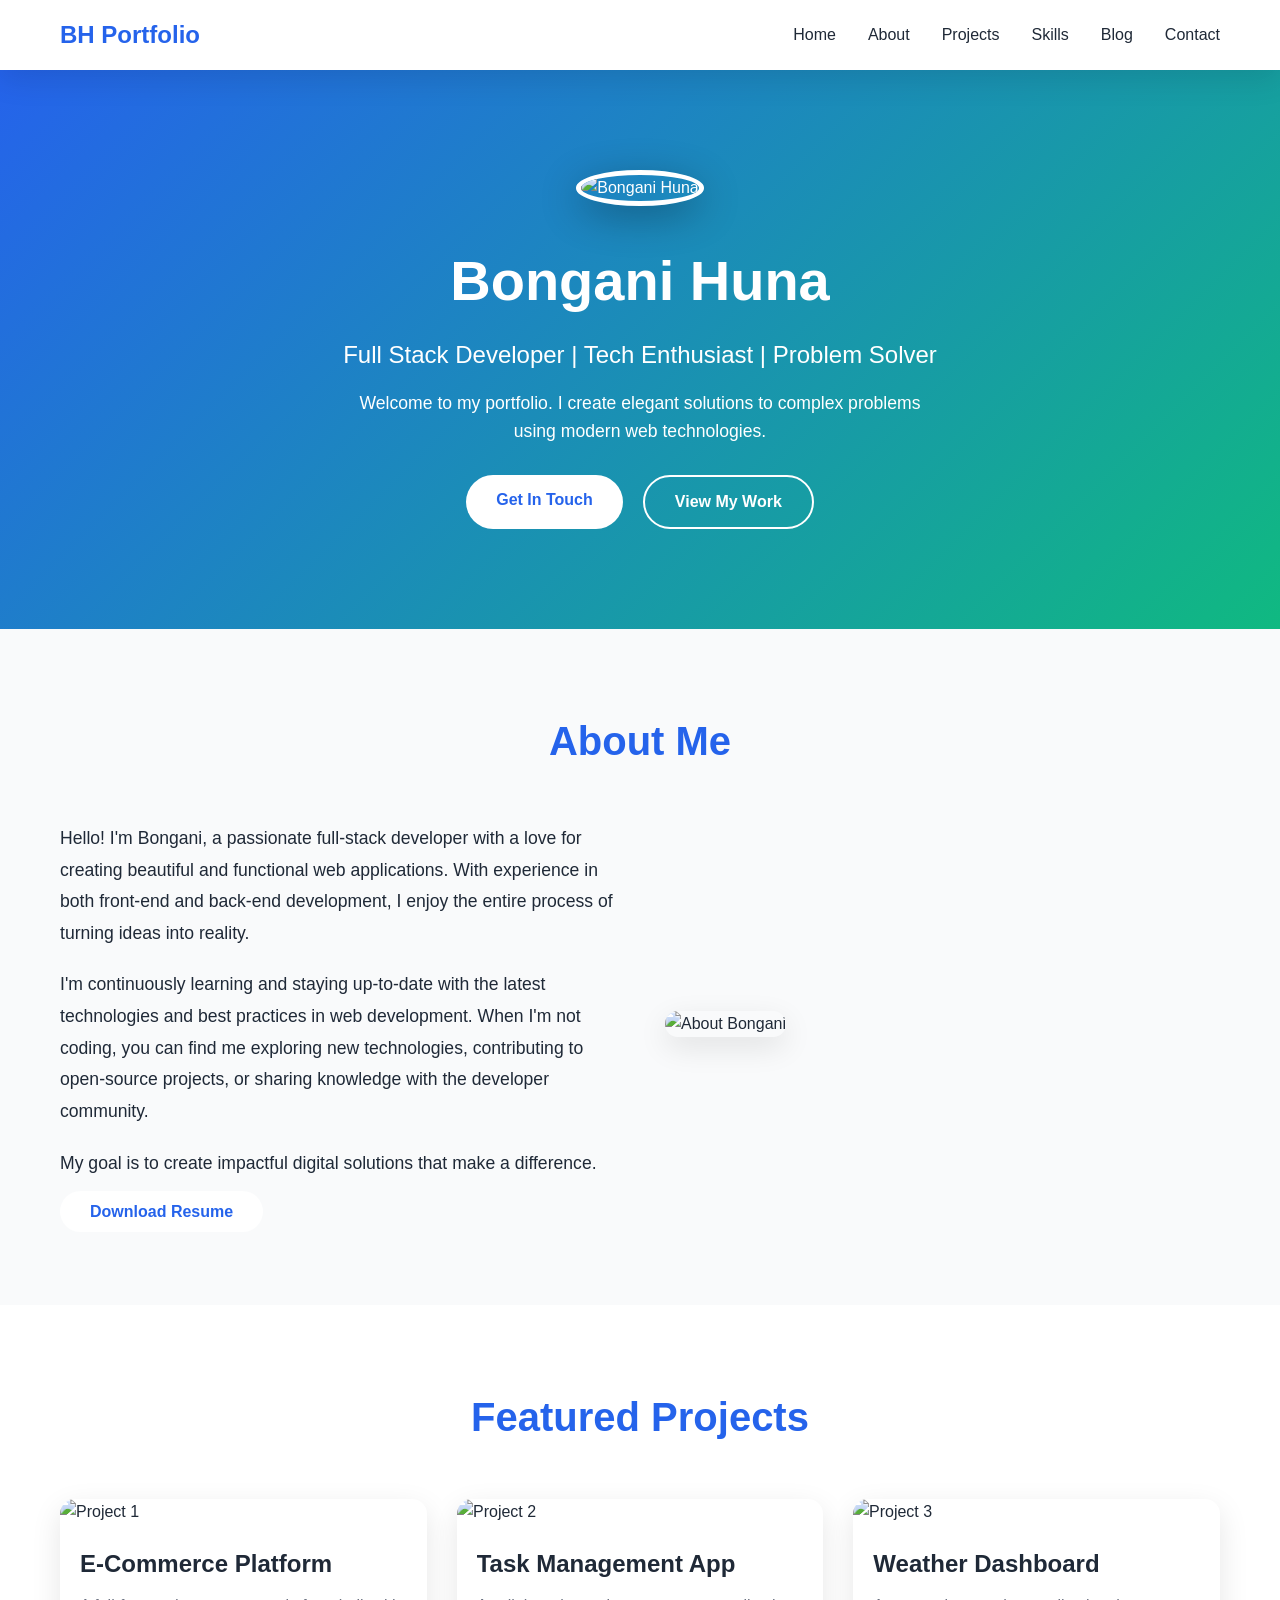
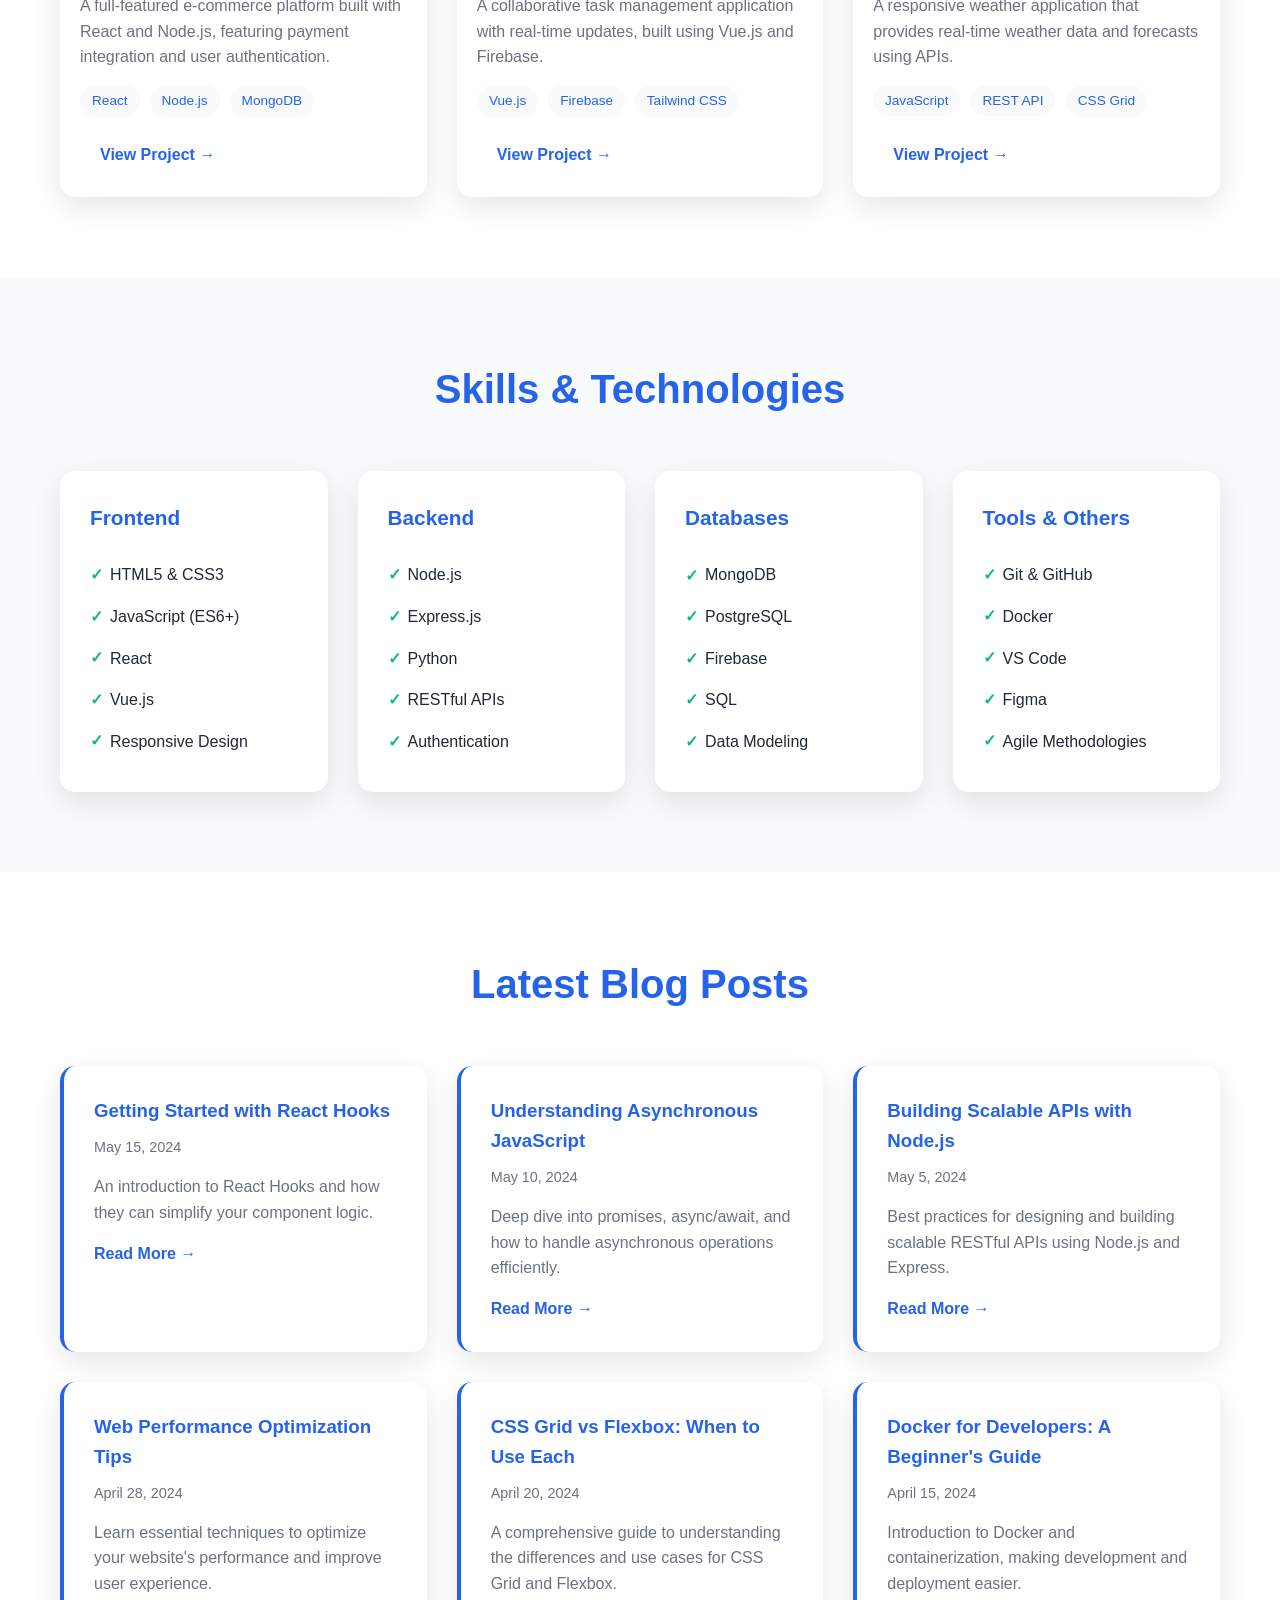
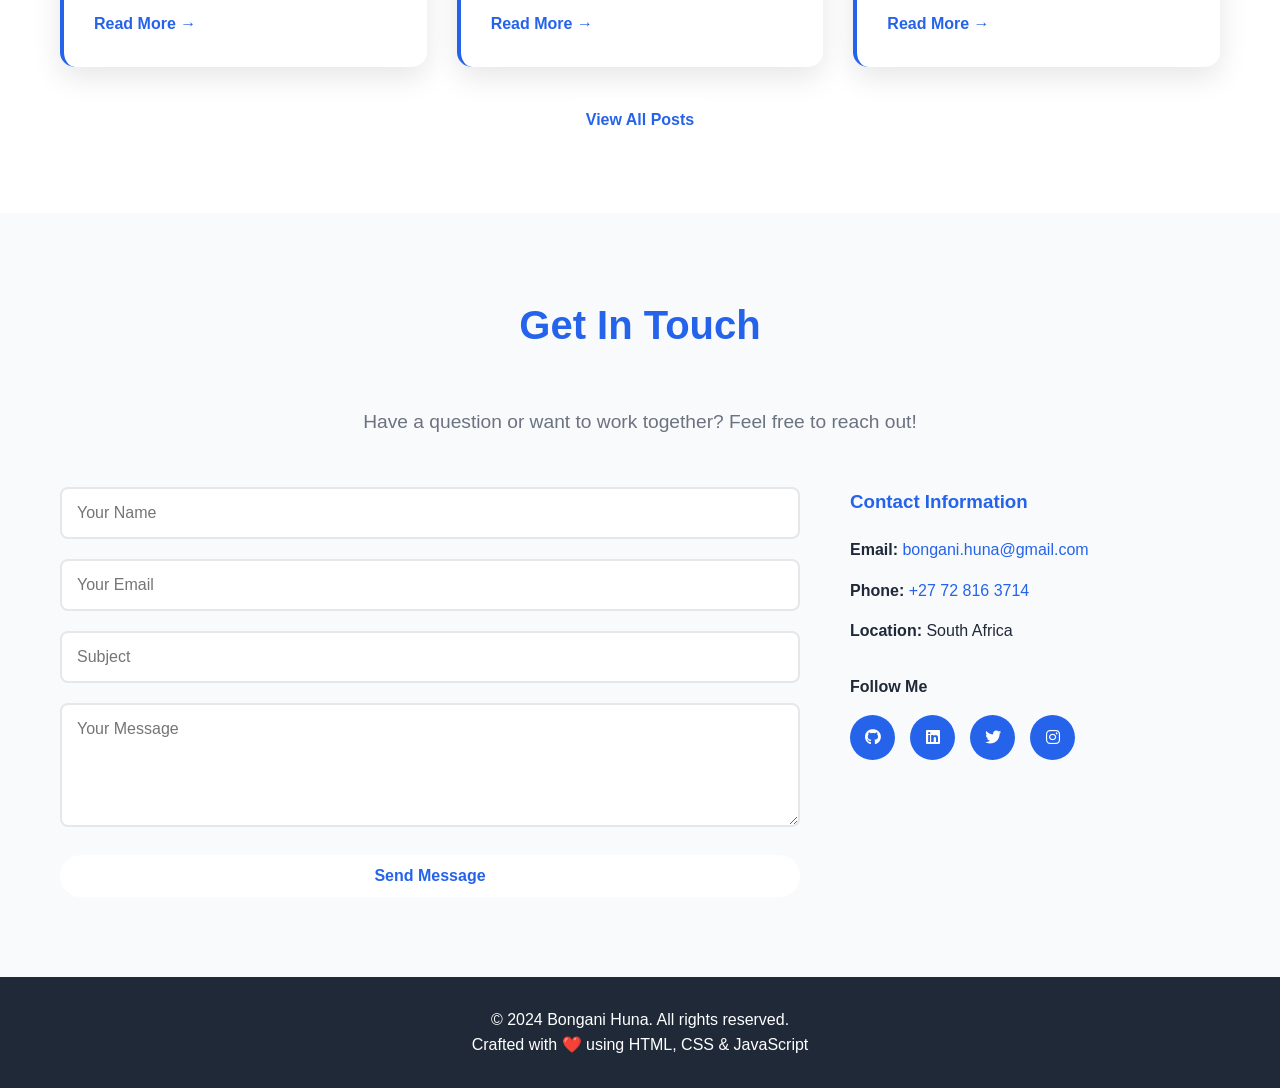
==== commit ad2a2581: "Update contact details with actual information" ====
--- a/index.html
+++ b/index.html
@@ -233,15 +233,15 @@
 
                 <div class="contact-info">
                     <h3>Contact Information</h3>
-                    <p><strong>Email:</strong> <a href="mailto:bongani@example.com">bongani@example.com</a></p>
-                    <p><strong>Phone:</strong> <a href="tel:+1234567890">+1 (234) 567-8900</a></p>
-                    <p><strong>Location:</strong> Your City, Country</p>
+                    <p><strong>Email:</strong> <a href="mailto:bongani.huna@gmail.com">bongani.huna@gmail.com</a></p>
+                    <p><strong>Phone:</strong> <a href="tel:+27728163714">+27 72 816 3714</a></p>
+                    <p><strong>Location:</strong> South Africa</p>
                     
                     <div class="social-links">
                         <h4>Follow Me</h4>
                         <div class="socials">
-                            <a href="https://github.com" target="_blank" title="GitHub"><i class="fab fa-github"></i></a>
-                            <a href="https://linkedin.com" target="_blank" title="LinkedIn"><i class="fab fa-linkedin"></i></a>
+                            <a href="https://github.com/bonganihuna-collab" target="_blank" title="GitHub"><i class="fab fa-github"></i></a>
+                            <a href="https://www.linkedin.com/in/bongani-huna-064" target="_blank" title="LinkedIn"><i class="fab fa-linkedin"></i></a>
                             <a href="https://twitter.com" target="_blank" title="Twitter"><i class="fab fa-twitter"></i></a>
                             <a href="https://instagram.com" target="_blank" title="Instagram"><i class="fab fa-instagram"></i></a>
                         </div>
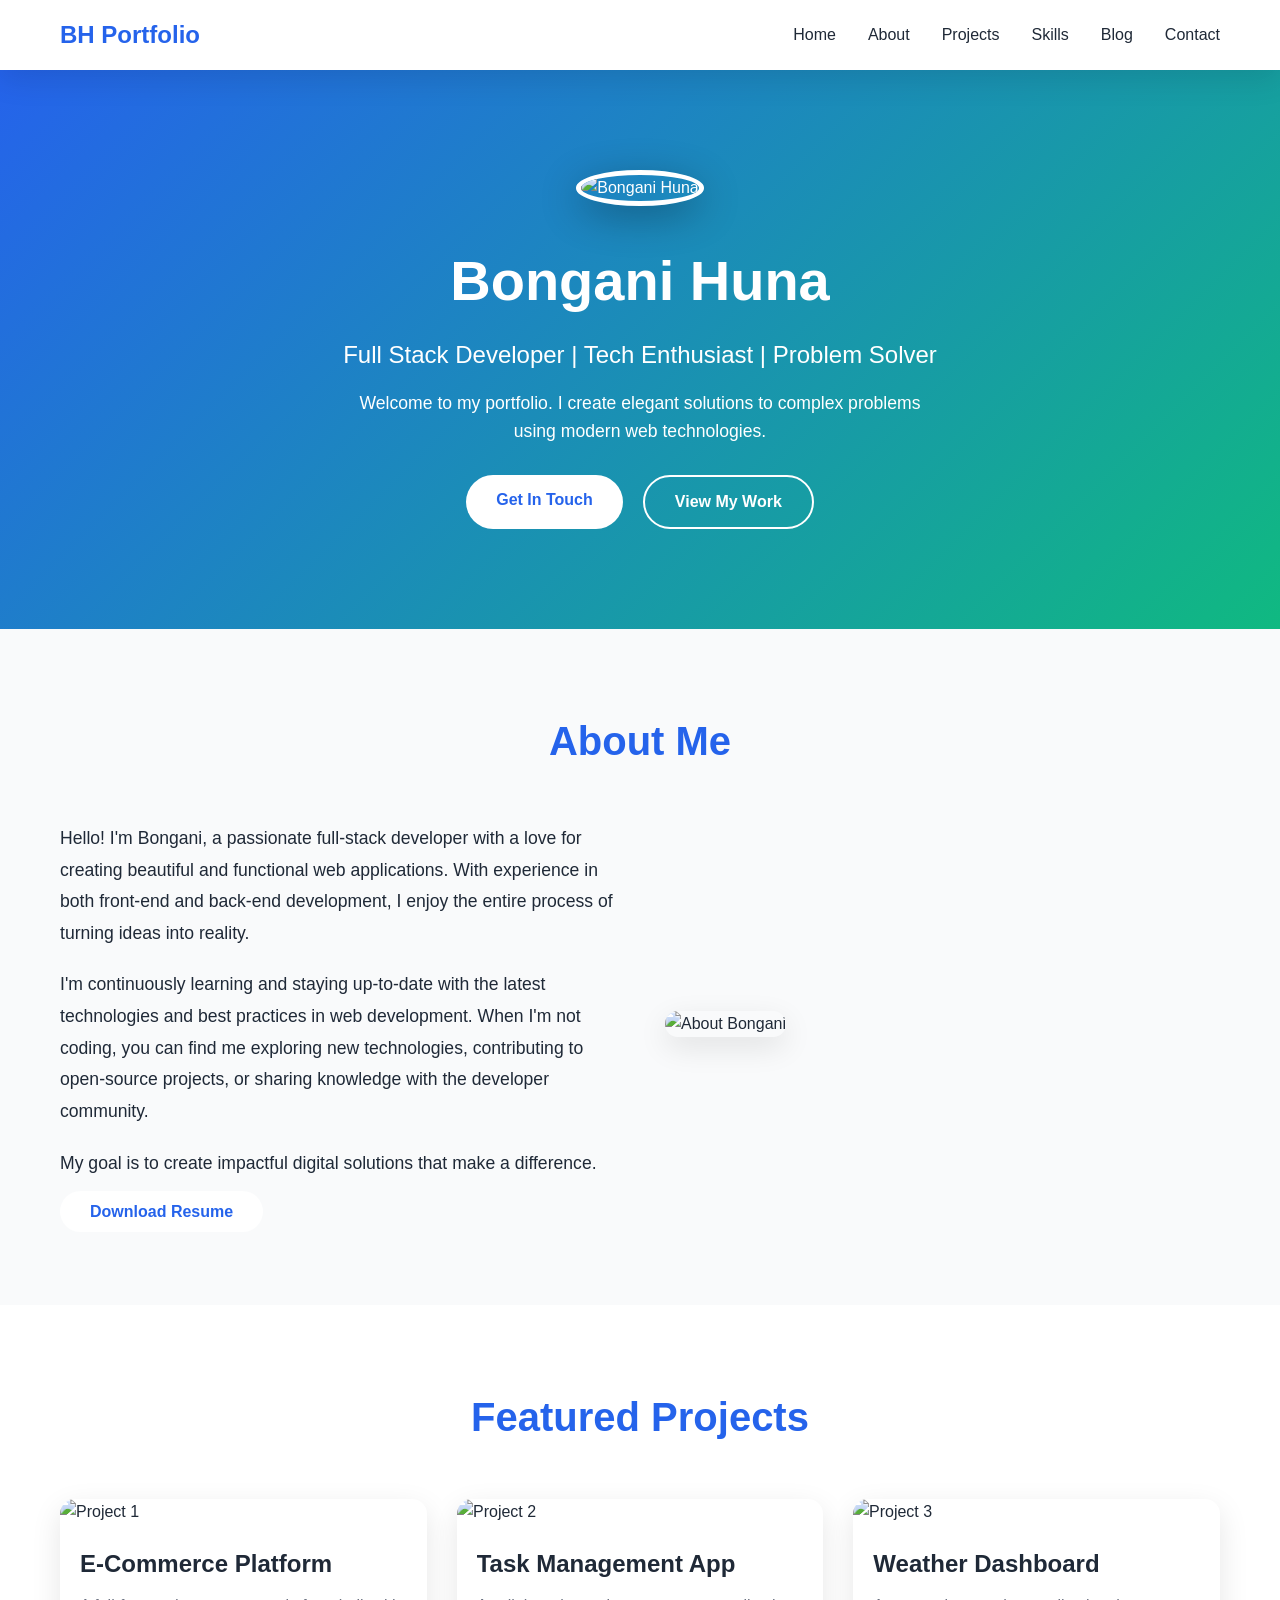
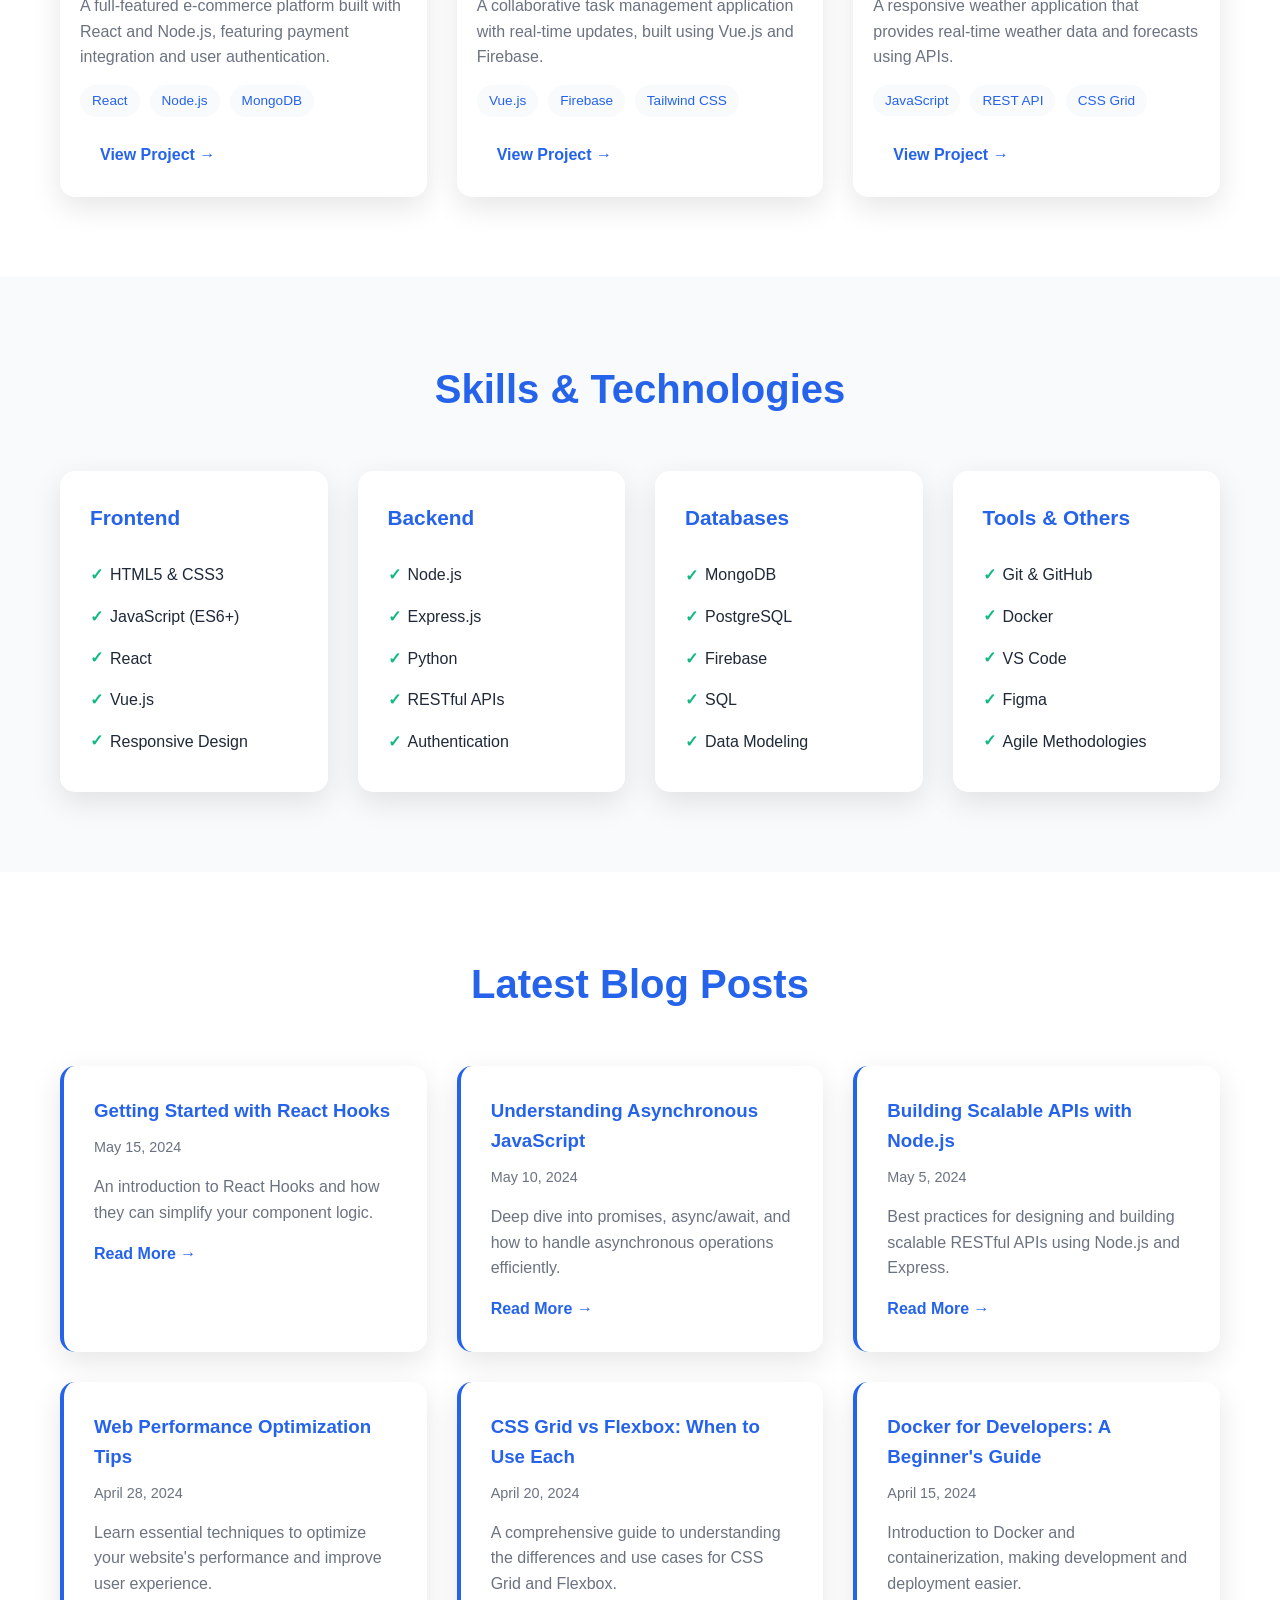
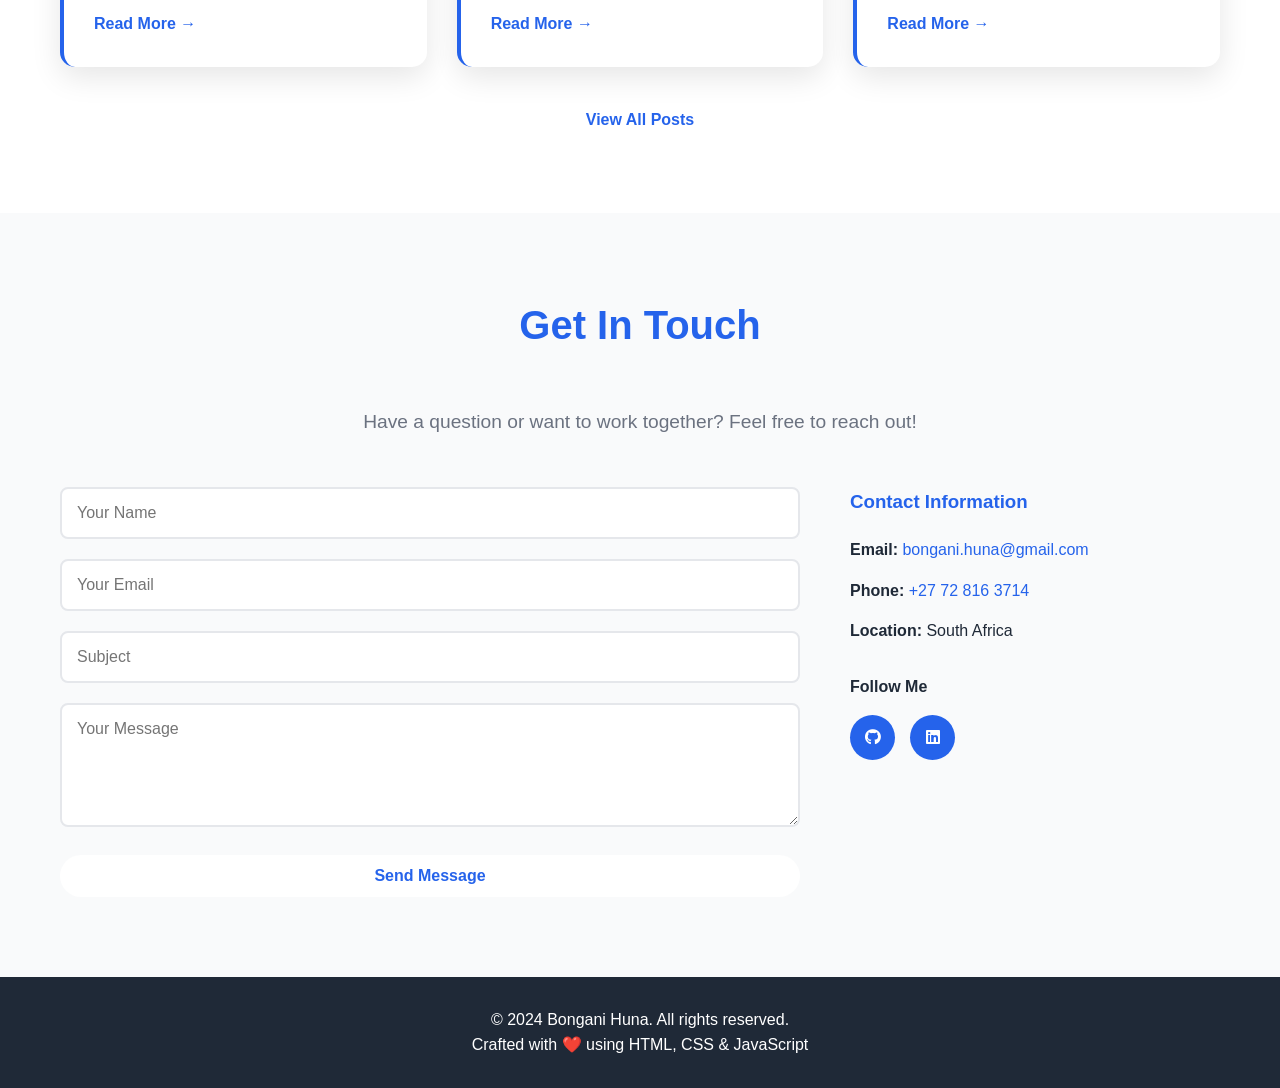
==== commit a6cd6b57: "Remove Twitter and Instagram from contact section" ====
--- a/index.html
+++ b/index.html
@@ -242,8 +242,6 @@
                         <div class="socials">
                             <a href="https://github.com/bonganihuna-collab" target="_blank" title="GitHub"><i class="fab fa-github"></i></a>
                             <a href="https://www.linkedin.com/in/bongani-huna-064" target="_blank" title="LinkedIn"><i class="fab fa-linkedin"></i></a>
-                            <a href="https://twitter.com" target="_blank" title="Twitter"><i class="fab fa-twitter"></i></a>
-                            <a href="https://instagram.com" target="_blank" title="Instagram"><i class="fab fa-instagram"></i></a>
                         </div>
                     </div>
                 </div>
